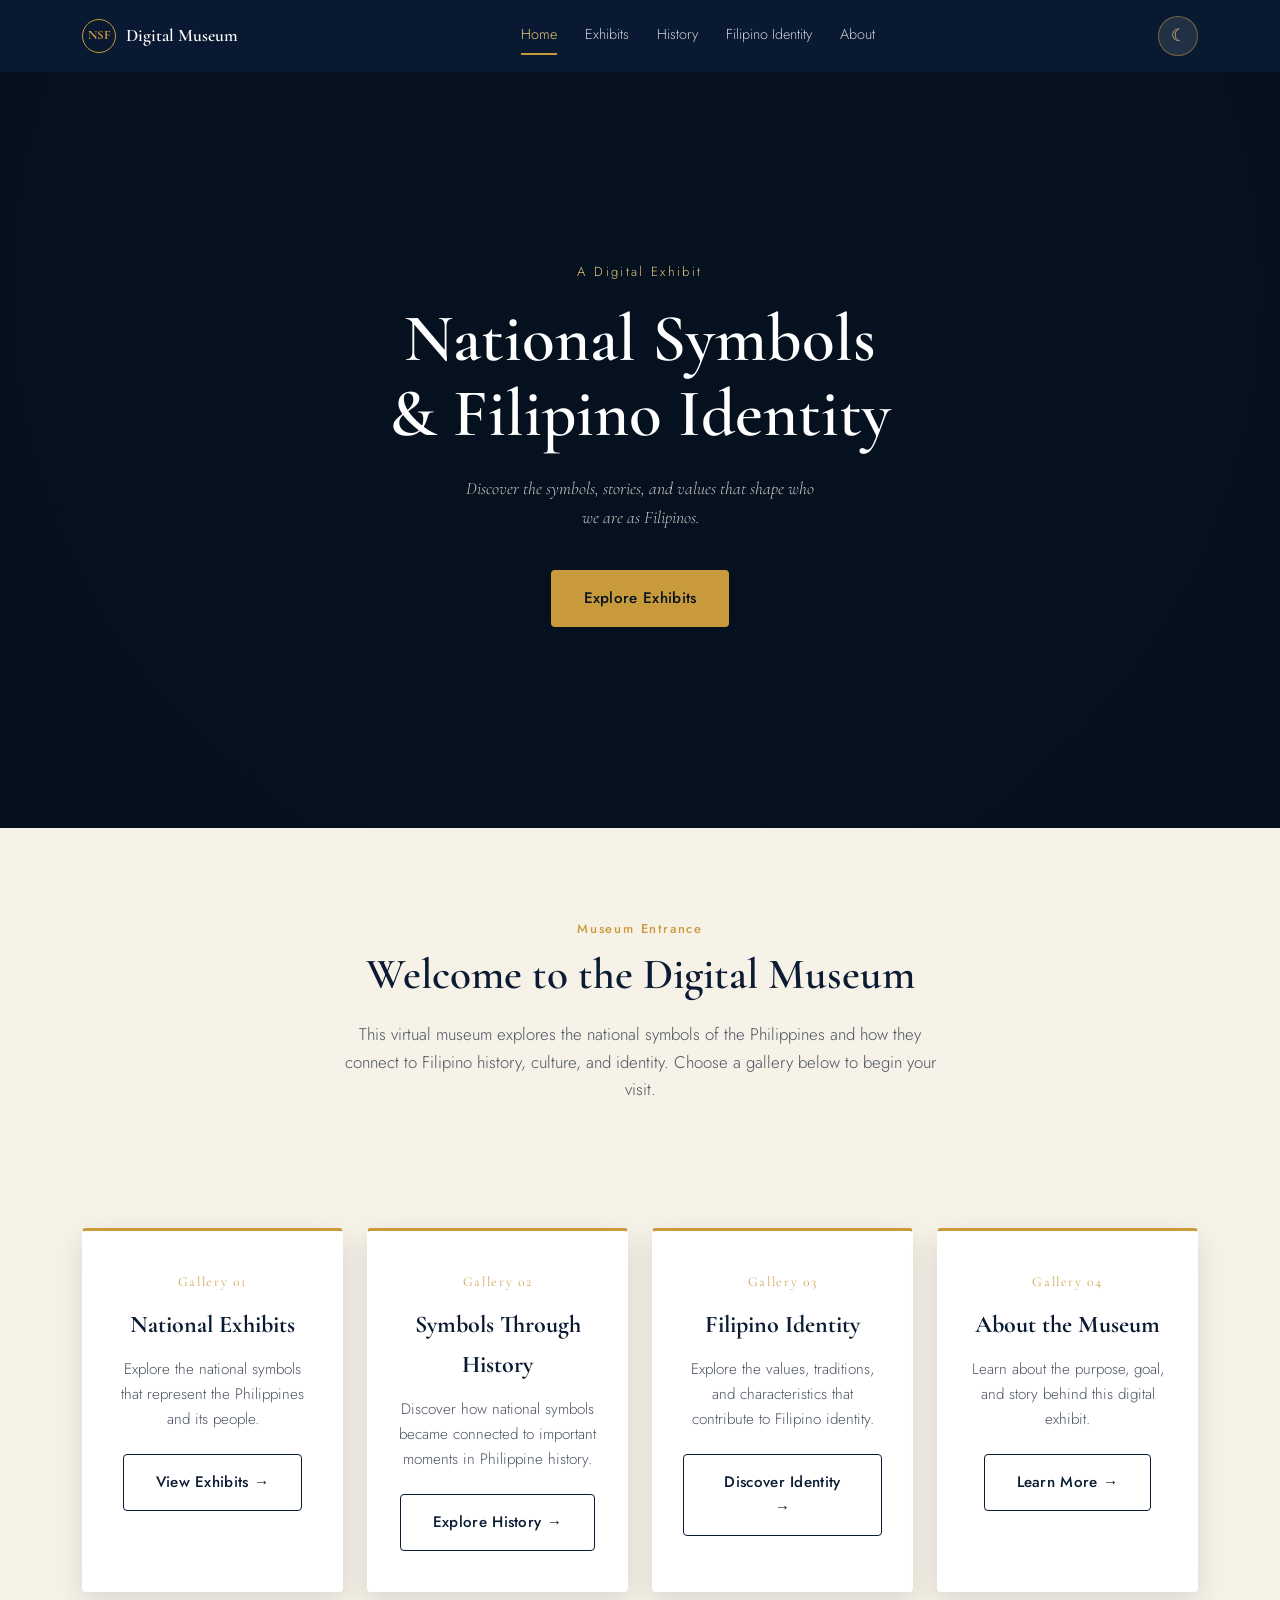
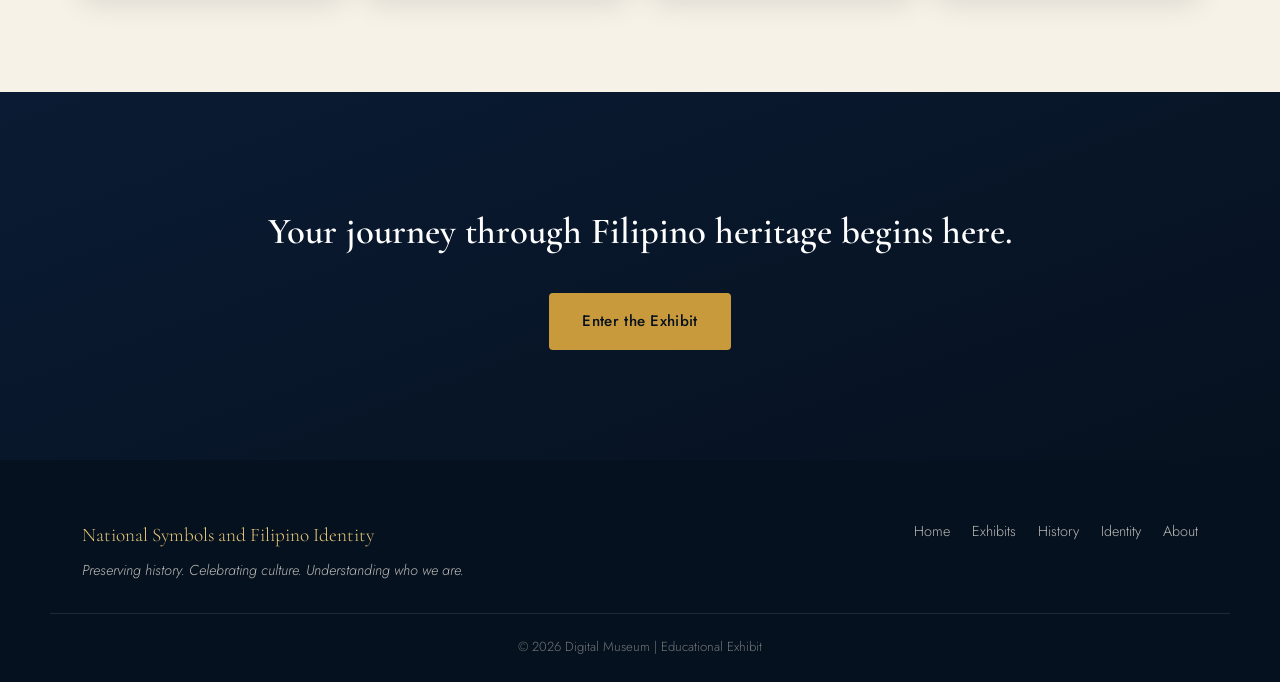
==== index.html @ f68a49ad "Add files via upload" ====
<!DOCTYPE html>
<html lang="en">
<head>
<meta charset="UTF-8">
<meta name="viewport" content="width=device-width, initial-scale=1.0">
<title>National Symbols and Filipino Identity | Digital Museum</title>
<meta name="description" content="An interactive digital exhibit exploring the national symbols of the Philippines and their connection to Filipino identity.">
<link rel="preconnect" href="https://fonts.googleapis.com">
<link rel="preconnect" href="https://fonts.gstatic.com" crossorigin>
<link href="https://fonts.googleapis.com/css2?family=Cormorant+Garamond:ital,wght@0,500;0,600;0,700;1,500&family=Jost:wght@300;400;500;600&display=swap" rel="stylesheet">
<link rel="stylesheet" href="style.css">
</head>
<body>

<header class="navbar" id="navbar">
  <div class="nav-inner">
    <a href="index.html" class="nav-brand">
      <span class="brand-mark">NSF</span>
      <span class="brand-text">Digital&nbsp;Museum</span>
    </a>
    <nav class="nav-links" id="navLinks">
      <a href="index.html" class="active" aria-current="page">Home</a>
      <a href="exhibits.html">Exhibits</a>
      <a href="history.html">History</a>
      <a href="identity.html">Filipino Identity</a>
      <a href="about.html">About</a>
    </nav>
    <div class="nav-right">
      <button class="theme-toggle" id="themeToggle" aria-label="Toggle dark mode" title="Toggle dark mode">
        <span class="icon-moon">☾</span>
        <span class="icon-sun">☀</span>
      </button>
      <button class="nav-toggle" id="navToggle" aria-label="Toggle navigation" aria-expanded="false">
        <span></span><span></span><span></span>
      </button>
    </div>
  </div>
</header>

<main>

  <!-- ===== HERO ===== -->
  <section class="hero" id="hero">
    <div class="hero-bg" id="heroBg" aria-hidden="true">
      <div class="hero-slide active" style="background-image: url('assets/bg1.jpg');"></div>
      <div class="hero-slide" style="background-image: url('assets/bg2.jpg');"></div>
      <div class="hero-slide" style="background-image: url('assets/bg3.jpg');"></div>
      <div class="hero-overlay"></div>
    </div>
    <div class="hero-content">
      <p class="hero-eyebrow">A Digital Exhibit</p>
      <h1 class="hero-title">National Symbols<br>&amp; Filipino Identity</h1>
      <p class="hero-subtitle">Discover the symbols, stories, and values that shape who we are as Filipinos.</p>
      <div class="hero-actions">
        <a href="exhibits.html" class="btn btn-primary">Explore Exhibits</a>
      </div>
    </div>
  </section>

  <!-- ===== SHORT INTRODUCTION ===== -->
  <section class="intro-short">
    <div class="container">
      <p class="section-eyebrow center">Museum Entrance</p>
      <h2 class="section-title center">Welcome to the Digital Museum</h2>
      <p class="section-body center">This virtual museum explores the national symbols of the Philippines and how they connect to Filipino history, culture, and identity. Choose a gallery below to begin your visit.</p>
    </div>
  </section>

  <!-- ===== MUSEUM GALLERIES ===== -->
  <section class="museum-galleries">
    <div class="container">
      <div class="gallery-cards">

        <article class="gallery-card reveal">
          <span class="gallery-number">Gallery 01</span>
          <h3>National Exhibits</h3>
          <p>Explore the national symbols that represent the Philippines and its people.</p>
          <a href="exhibits.html" class="btn btn-outline">View Exhibits &rarr;</a>
        </article>

        <article class="gallery-card reveal">
          <span class="gallery-number">Gallery 02</span>
          <h3>Symbols Through History</h3>
          <p>Discover how national symbols became connected to important moments in Philippine history.</p>
          <a href="history.html" class="btn btn-outline">Explore History &rarr;</a>
        </article>

        <article class="gallery-card reveal">
          <span class="gallery-number">Gallery 03</span>
          <h3>Filipino Identity</h3>
          <p>Explore the values, traditions, and characteristics that contribute to Filipino identity.</p>
          <a href="identity.html" class="btn btn-outline">Discover Identity &rarr;</a>
        </article>

        <article class="gallery-card reveal">
          <span class="gallery-number">Gallery 04</span>
          <h3>About the Museum</h3>
          <p>Learn about the purpose, goal, and story behind this digital exhibit.</p>
          <a href="about.html" class="btn btn-outline">Learn More &rarr;</a>
        </article>

      </div>
    </div>
  </section>

  <!-- ===== FINAL CALL TO ACTION ===== -->
  <section class="final-cta">
    <div class="container">
      <h2>Your journey through Filipino heritage begins here.</h2>
      <a href="exhibits.html" class="btn btn-primary">Enter the Exhibit</a>
    </div>
  </section>

</main>

<footer class="site-footer">
  <div class="container footer-grid">
    <div>
      <p class="footer-title">National Symbols and Filipino Identity</p>
      <p class="footer-tagline">Preserving history. Celebrating culture. Understanding who we are.</p>
    </div>
    <nav class="footer-links">
      <a href="index.html">Home</a>
      <a href="exhibits.html">Exhibits</a>
      <a href="history.html">History</a>
      <a href="identity.html">Identity</a>
      <a href="about.html">About</a>
    </nav>
  </div>
  <p class="footer-copy">&copy; 2026 Digital Museum | Educational Exhibit</p>
</footer>

<script src="script.js"></script>
</body>
</html>
---- style.css ----
/* =============================================================
   National Symbols and Filipino Identity — Digital Museum
   Shared stylesheet used by every page
   ============================================================= */

:root {
  --navy: #0a1b33;
  --navy-deep: #06111f;
  --ph-blue: #0038a8;
  --gold: #c99a3c;
  --gold-light: #e6c878;
  --cream: #f6f2e7;
  --cream-dim: #ece5d3;
  --red: #ce1126;
  --ink: #1c2430;
  --white: #ffffff;

  --font-display: "Cormorant Garamond", Georgia, serif;
  --font-body: "Jost", "Segoe UI", sans-serif;

  --radius: 4px;
  --shadow-soft: 0 20px 50px rgba(6, 17, 31, 0.18);
  --shadow-card: 0 10px 30px rgba(6, 17, 31, 0.12);
  --transition: 0.35s cubic-bezier(0.4, 0, 0.2, 1);
}

/* =============================================================
   LIGHT MODE (default) — cream theme
   ============================================================= */

:root {
  --bg-main: var(--cream);
  --bg-alt: var(--cream-dim);
  --bg-viewer: var(--navy-deep);
  --bg-navbar: rgba(10, 27, 51, 0.92);

  --text-main: var(--ink);
  --text-muted: #4a5261;
  --text-heading: var(--navy);

  --card-bg: var(--white);
  --card-border: transparent;
  --line-color: rgba(10,27,51,0.1);
}

/* =============================================================
   DARK MODE — navy theme
   ============================================================= */

body.dark-mode {
  --bg-main: var(--navy-deep);
  --bg-alt: var(--navy);
  --bg-viewer: var(--navy-deep);
  --bg-navbar: rgba(6, 17, 31, 0.95);

  --text-main: rgba(246,242,231,0.85);
  --text-muted: rgba(246,242,231,0.7);
  --text-heading: var(--gold-light);

  --card-bg: rgba(255,255,255,0.06);
  --card-border: rgba(201,154,60,0.25);
  --line-color: rgba(255,255,255,0.12);
}

* { margin: 0; padding: 0; box-sizing: border-box; }

html { scroll-behavior: smooth; scroll-padding-top: 90px; }

body {
  font-family: var(--font-body);
  background: var(--bg-main);
  color: var(--text-main);
  line-height: 1.65;
  font-weight: 300;
  -webkit-font-smoothing: antialiased;
  overflow-x: hidden;
  transition: background 0.4s ease, color 0.4s ease;
}

img, svg { max-width: 100%; display: block; }
a { color: inherit; text-decoration: none; }

.container { max-width: 1180px; margin: 0 auto; padding: 0 32px; }

.sr-only {
  position: absolute; width: 1px; height: 1px;
  overflow: hidden; clip: rect(0,0,0,0); white-space: nowrap;
}

@media (prefers-reduced-motion: reduce) {
  *, *::before, *::after { animation-duration: 0.001ms !important; transition-duration: 0.001ms !important; }
  html { scroll-behavior: auto; }
}

/* ---------- Page header spacer ---------- */
.page-main { padding-top: 92px; background: var(--bg-main); transition: background 0.4s ease; }

/* ---------- Typography helpers ---------- */

.section-eyebrow {
  font-size: 0.8rem; letter-spacing: 0.14em; color: var(--gold);
  font-weight: 500; margin-bottom: 10px;
}
.section-eyebrow.center { text-align: center; }
.section-eyebrow.on-dark { color: var(--gold-light); }

.section-title {
  font-family: var(--font-display); font-weight: 600;
  font-size: clamp(1.8rem, 3.4vw, 2.7rem); color: var(--text-heading);
  margin-bottom: 20px; line-height: 1.2;
  transition: color 0.4s ease;
}
.section-title.center { text-align: center; }
.section-title.on-dark { color: var(--white); }

.section-body {
  font-size: 1.05rem; color: var(--text-muted); max-width: 62ch; margin-bottom: 14px;
  transition: color 0.4s ease;
}
.section-body.center { margin-left: auto; margin-right: auto; text-align: center; }
.section-body.on-dark { color: rgba(246,242,231,0.78); }
.gallery-lead { max-width: 56ch; margin-bottom: 46px; }

.page-title-block {
  padding: 150px 0 60px; text-align: center;
  background: var(--bg-alt);
  transition: background 0.4s ease;
}
.page-title-block.compact { padding: 118px 0 0; }

/* ---------- Buttons ---------- */

.btn {
  display: inline-flex; align-items: center; gap: 8px;
  padding: 15px 32px; border-radius: var(--radius);
  font-family: var(--font-body); font-size: 0.95rem; font-weight: 500;
  letter-spacing: 0.02em; cursor: pointer; border: 1px solid transparent;
  transition: transform var(--transition), box-shadow var(--transition), background var(--transition), color var(--transition);
}
.btn-primary { background: var(--gold); color: var(--navy-deep); }
.btn-primary:hover { background: var(--gold-light); transform: translateY(-2px); box-shadow: var(--shadow-card); }
.btn-outline { background: transparent; border-color: var(--text-heading); color: var(--text-heading); }
.btn-outline:hover { background: var(--text-heading); color: var(--bg-main); }
.btn-outline.on-dark { border-color: var(--gold); color: var(--gold-light); }
.btn-outline.on-dark:hover { background: var(--gold); color: var(--navy-deep); }
.btn-ghost { background: transparent; color: var(--ph-blue); padding: 10px 4px; font-weight: 500; }
.btn-ghost:hover { color: var(--red); }
body.dark-mode .btn-ghost { color: var(--gold-light); }
body.dark-mode .btn-ghost:hover { color: var(--white); }

.hero-actions { display: flex; gap: 18px; justify-content: center; flex-wrap: wrap; }

/* ---------- Navbar ---------- */

.navbar {
  position: fixed; top: 0; left: 0; right: 0; z-index: 1000;
  background: var(--bg-navbar); backdrop-filter: blur(10px);
  transition: box-shadow var(--transition), padding var(--transition), background 0.4s ease;
  padding: 16px 0;
}
.navbar.scrolled { box-shadow: 0 4px 24px rgba(0,0,0,0.2); padding: 10px 0; }
.nav-inner {
  max-width: 1180px; margin: 0 auto; padding: 0 32px;
  display: flex; align-items: center; justify-content: space-between;
}
.nav-brand { display: flex; align-items: center; gap: 10px; }
.brand-mark {
  width: 34px; height: 34px; border: 1px solid var(--gold); border-radius: 50%;
  display: flex; align-items: center; justify-content: center;
  font-family: var(--font-display); font-weight: 700; font-size: 0.8rem; color: var(--gold);
}
.brand-text { font-family: var(--font-display); font-size: 1.1rem; font-weight: 600; color: var(--white); }
.nav-links { display: flex; align-items: center; gap: 28px; }
.nav-links a { color: rgba(255,255,255,0.8); font-size: 0.9rem; transition: color var(--transition); position: relative; padding-bottom: 3px; }
.nav-links a:hover { color: var(--gold-light); }
.nav-links a.active { color: var(--gold-light); }
.nav-links a.active::after {
  content: ""; position: absolute; left: 0; right: 0; bottom: -6px; height: 2px; background: var(--gold);
}

.nav-right { display: flex; align-items: center; gap: 12px; }

/* ---------- Theme toggle button ---------- */

.theme-toggle {
  width: 40px; height: 40px; border-radius: 50%;
  background: rgba(255,255,255,0.1);
  border: 1px solid rgba(201,154,60,0.5);
  color: var(--gold-light);
  font-size: 1.1rem; line-height: 1; cursor: pointer;
  display: flex; align-items: center; justify-content: center;
  transition: background var(--transition), border-color var(--transition), transform var(--transition);
  padding: 0;
  flex-shrink: 0;
}
.theme-toggle:hover {
  background: var(--gold);
  color: var(--navy-deep);
  border-color: var(--gold);
  transform: scale(1.05);
}
.theme-toggle .icon-sun,
.theme-toggle .icon-moon {
  display: flex; align-items: center; justify-content: center;
  font-size: 1.05rem;
  line-height: 1;
}
.theme-toggle .icon-sun { display: none; }
.theme-toggle .icon-moon { display: flex; }

body.dark-mode .theme-toggle .icon-sun { display: flex; }
body.dark-mode .theme-toggle .icon-moon { display: none; }

/* ---------- Nav toggle (mobile) ---------- */

.nav-toggle { display: none; flex-direction: column; gap: 5px; background: none; border: none; cursor: pointer; padding: 6px; }
.nav-toggle span { width: 24px; height: 2px; background: var(--white); transition: transform var(--transition), opacity var(--transition); }
.nav-toggle.open span:nth-child(1) { transform: translateY(7px) rotate(45deg); }
.nav-toggle.open span:nth-child(2) { opacity: 0; }
.nav-toggle.open span:nth-child(3) { transform: translateY(-7px) rotate(-45deg); }

/* ---------- Reveal-on-scroll ---------- */

.reveal { opacity: 0; transform: translateY(24px); transition: opacity 0.7s ease, transform 0.7s ease; }
.reveal.in-view { opacity: 1; transform: translateY(0); }

/* =============================================================
   HOME PAGE
   ============================================================= */

.hero {
  position: relative; min-height: 92vh; display: flex; align-items: center; justify-content: center;
  text-align: center; overflow: hidden; padding: 140px 24px 80px;
  background: radial-gradient(circle at 50% 20%, #12274a 0%, var(--navy) 45%, var(--navy-deep) 100%);
}
.hero-bg { position: absolute; inset: 0; overflow: hidden; background: var(--navy-deep); }
.hero-slide {
  position: absolute; inset: 0;
  background-size: cover; background-position: center;
  opacity: 0;
  animation: heroKenBurns 18s ease-in-out infinite;
  transition: opacity 2s ease-in-out;
}
.hero-slide.active { opacity: 1; z-index: 1; }
@keyframes heroKenBurns {
  0% { transform: scale(1); }
  50% { transform: scale(1.1); }
  100% { transform: scale(1); }
}
.hero-overlay {
  position: absolute; inset: 0; z-index: 2;
  background:
    linear-gradient(180deg, rgba(6,17,31,0.55) 0%, rgba(6,17,31,0.75) 55%, rgba(6,17,31,0.92) 100%),
    radial-gradient(circle at 50% 35%, rgba(10,27,51,0.15) 0%, rgba(6,17,31,0.65) 75%);
}
.hero-content { position: relative; z-index: 2; max-width: 780px; }
.hero-eyebrow { color: var(--gold-light); letter-spacing: 0.18em; font-size: 0.82rem; margin-bottom: 18px; }
.hero-title {
  font-family: var(--font-display); font-weight: 600; font-size: clamp(2.4rem, 6vw, 4.2rem);
  color: var(--white); line-height: 1.12; margin-bottom: 22px;
}
.hero-subtitle {
  font-size: 1.1rem; color: rgba(246,242,231,0.82); max-width: 46ch; margin: 0 auto 38px;
  font-style: italic; font-family: var(--font-display);
}

.intro-short { padding: 90px 0; background: var(--bg-main); text-align: center; transition: background 0.4s ease; }
.intro-short .section-body { margin-left: auto; margin-right: auto; }

.museum-galleries { padding: 20px 0 100px; background: var(--bg-main); transition: background 0.4s ease; }
.gallery-cards { display: grid; grid-template-columns: repeat(4, 1fr); gap: 24px; }
.gallery-card {
  background: var(--card-bg); border-radius: var(--radius); padding: 40px 30px;
  box-shadow: var(--shadow-card); text-align: center; border-top: 3px solid var(--gold);
  border-left: 1px solid var(--card-border);
  border-right: 1px solid var(--card-border);
  border-bottom: 1px solid var(--card-border);
  transition: transform var(--transition), box-shadow var(--transition), background 0.4s ease;
}
.gallery-card:hover { transform: translateY(-8px); box-shadow: var(--shadow-soft); }
.gallery-number { font-family: var(--font-display); color: var(--gold); font-size: 0.85rem; letter-spacing: 0.12em; margin-bottom: 12px; display: block; }
.gallery-card h3 { font-family: var(--font-display); color: var(--text-heading); font-size: 1.5rem; margin-bottom: 12px; transition: color 0.4s ease; }
.gallery-card p { color: var(--text-muted); font-size: 0.95rem; margin-bottom: 22px; min-height: 66px; transition: color 0.4s ease; }

.final-cta {
  padding: 110px 0; text-align: center;
  background: linear-gradient(160deg, var(--navy) 0%, var(--navy-deep) 100%);
}
.final-cta h2 { font-family: var(--font-display); color: var(--white); font-size: clamp(1.6rem, 3vw, 2.3rem); margin-bottom: 30px; font-weight: 600; }

/* =============================================================
   EXHIBITS PAGE — CATEGORY SELECTION
   ============================================================= */

.category-select { padding-bottom: 90px; background: var(--bg-main); transition: background 0.4s ease; }
.category-select[hidden] { display: none; }
.category-select .page-title-block { background: var(--bg-main); }

.category-grid {
  display: grid;
  grid-template-columns: 1fr 1fr;
  gap: 28px;
  max-width: 900px;
  margin: 0 auto;
}

.category-card {
  background: var(--card-bg);
  border: 1px solid var(--card-border);
  border-top: 4px solid var(--gold);
  border-radius: var(--radius);
  padding: 40px 34px;
  box-shadow: var(--shadow-card);
  text-align: left;
  cursor: pointer;
  font-family: var(--font-body);
  color: var(--text-main);
  transition: transform var(--transition), box-shadow var(--transition), background 0.4s ease, border-color 0.4s ease;
}

.category-card:hover,
.category-card:focus-visible {
  transform: translateY(-6px);
  box-shadow: var(--shadow-soft);
  outline: none;
}

.category-card.popular { border-top-color: var(--ph-blue); }

.category-badge {
  display: inline-block;
  font-size: 0.72rem;
  letter-spacing: 0.14em;
  text-transform: uppercase;
  font-weight: 600;
  color: var(--gold);
  background: rgba(201, 154, 60, 0.12);
  padding: 5px 12px;
  border-radius: 999px;
  margin-bottom: 16px;
}

.category-badge.popular-badge {
  color: var(--ph-blue);
  background: rgba(0, 56, 168, 0.1);
}

.category-card h3 {
  font-family: var(--font-display);
  font-size: 1.6rem;
  color: var(--text-heading);
  margin-bottom: 12px;
  font-weight: 600;
  transition: color 0.4s ease;
}

.category-card p {
  font-size: 0.95rem;
  color: var(--text-muted);
  margin-bottom: 22px;
  line-height: 1.7;
  transition: color 0.4s ease;
}

.category-cta {
  font-size: 0.88rem;
  font-weight: 500;
  color: var(--ph-blue);
  display: inline-flex;
  align-items: center;
  gap: 6px;
  transition: color 0.4s ease;
}

body.dark-mode .category-cta { color: var(--gold-light); }
.category-card.popular .category-cta { color: var(--ph-blue); }
body.dark-mode .category-card.popular .category-cta { color: var(--gold-light); }
.category-card.official .category-cta { color: var(--gold); }

/* =============================================================
   EXHIBITS PAGE — IMMERSIVE VIEWER (always dark)
   ============================================================= */

.gallery { padding: 0; background: var(--navy-deep); }
.gallery[hidden] { display: none; }

.viewer-stage {
  position: relative; width: 100%; height: 88vh; min-height: 560px; max-height: 860px;
  overflow: hidden; background: var(--navy-deep);
  margin: 0; padding: 0; display: block;
}
.viewer-backdrop {
  position: absolute; inset: 0; display: flex; align-items: center; justify-content: center;
  background: radial-gradient(circle at 62% 38%, #172c52 0%, var(--navy-deep) 72%);
  transition: opacity 0.4s ease;
}
.viewer-backdrop::after {
  content: ""; position: absolute; inset: 0; z-index: 2; pointer-events: none;
  background: linear-gradient(0deg, rgba(6,17,31,0.8) 0%, rgba(6,17,31,0.25) 42%, rgba(6,17,31,0.05) 65%);
}
.viewer-backdrop .flag-art { width: 44%; max-width: 460px; }
.viewer-backdrop .eagle-art,
.viewer-backdrop .flower-art,
.viewer-backdrop .tree-art,
.viewer-backdrop .symbol-art { width: 38%; max-width: 360px; filter: drop-shadow(0 30px 46px rgba(0,0,0,0.45)); }
.viewer-backdrop .symbol-emoji {
  font-size: 10rem;
  line-height: 1;
  filter: drop-shadow(0 30px 46px rgba(0,0,0,0.5));
}

.viewer-arrow {
  position: absolute; top: 50%; transform: translateY(-50%);
  width: 50px; height: 50px; border-radius: 50%;
  background: rgba(6,17,31,0.5); border: 1px solid rgba(255,255,255,0.25); color: var(--white);
  font-size: 1.7rem; line-height: 1; cursor: pointer;
  display: flex; align-items: center; justify-content: center;
  transition: background var(--transition), border-color var(--transition);
  z-index: 5;
}
.viewer-arrow:hover { background: var(--gold); color: var(--navy-deep); border-color: var(--gold); }
.viewer-arrow.prev { left: 26px; }
.viewer-arrow.next { right: 26px; }

.viewer-caption {
  position: absolute; left: 40px; bottom: 44px; max-width: 480px; z-index: 4; color: var(--white);
}
.viewer-collection-label {
  font-size: 0.75rem; letter-spacing: 0.16em; text-transform: uppercase;
  color: var(--gold-light); margin-bottom: 10px; font-weight: 500;
}
.viewer-caption h2 { font-family: var(--font-display); font-size: 2rem; font-weight: 600; margin-bottom: 12px; text-shadow: 0 2px 16px rgba(0,0,0,0.5); }
.viewer-caption p#viewerDesc { font-size: 0.98rem; color: rgba(246,242,231,0.9); margin-bottom: 22px; text-shadow: 0 1px 10px rgba(0,0,0,0.5); }

.viewer-actions { display: flex; gap: 12px; flex-wrap: wrap; }
.viewer-actions .btn { padding: 13px 26px; font-size: 0.9rem; }

.viewer-scroll-cue {
  position: absolute; bottom: 18px; left: 50%; transform: translateX(-50%);
  color: rgba(255,255,255,0.55); font-size: 1.3rem; animation: viewerBounce 2s ease-in-out infinite; z-index: 3;
}
@keyframes viewerBounce { 0%, 100% { transform: translate(-50%, 0); } 50% { transform: translate(-50%, 6px); } }

/* ---------- Symbol art ---------- */

.flag-art { width: 55%; aspect-ratio: 2/1; position: relative; transition: transform var(--transition); }
.flag-white { position: absolute; inset: 0; background: var(--white); clip-path: polygon(0 0, 40% 50%, 0 100%); }
.flag-blue { position: absolute; inset: 0; background: var(--ph-blue); clip-path: polygon(38% 0, 100% 0, 100% 50%, 38% 50%); }
.flag-red { position: absolute; inset: 0; background: var(--red); clip-path: polygon(38% 50%, 100% 50%, 100% 100%, 38% 100%); }
.flag-sun { position: absolute; left: 8%; top: 50%; width: 16%; aspect-ratio: 1/1; transform: translateY(-50%);
  background: repeating-conic-gradient(var(--gold) 0deg 22.5deg, #b8860b 22.5deg 45deg); border-radius: 50%; }

.eagle-art, .flower-art, .tree-art { width: 52%; transition: transform var(--transition); }
.eagle-ring { fill: none; stroke: var(--gold); stroke-width: 1; opacity: 0.4; }
.eagle-body { fill: var(--gold-light); }
.petals { fill: var(--cream); }
.flower-center { fill: var(--gold); }
.tree-trunk { fill: #8a5a2b; }
.tree-canopy { fill: #3f7a4f; }
.tree-canopy.soft { fill: #4d8f5c; opacity: 0.9; }

/* ---------- Exhibit modal ---------- */

.modal-overlay {
  position: fixed; inset: 0; background: rgba(6,17,31,0.72);
  display: flex; align-items: center; justify-content: center; padding: 30px;
  opacity: 0; visibility: hidden; transition: opacity var(--transition), visibility var(--transition);
  z-index: 2000;
}
.modal-overlay.active { opacity: 1; visibility: visible; }
.modal-panel {
  background: var(--white); max-width: 860px; width: 100%; max-height: 86vh; overflow-y: auto;
  border-radius: var(--radius); display: grid; grid-template-columns: 0.9fr 1.1fr;
  position: relative; transform: scale(0.94) translateY(10px); transition: transform var(--transition);
  box-shadow: 0 30px 80px rgba(0,0,0,0.4);
}
.modal-overlay.active .modal-panel { transform: scale(1) translateY(0); }
.modal-media {
  background: linear-gradient(160deg, var(--navy) 0%, var(--navy-deep) 100%);
  display: flex; align-items: center; justify-content: center; padding: 40px; min-height: 260px;
  overflow: hidden; position: relative;
}
.modal-media svg, .modal-media .flag-art { width: 65%; }
.modal-media .symbol-emoji { font-size: 5rem; line-height: 1; }
.modal-content { padding: 40px 36px; }
.modal-category { color: var(--gold); font-size: 0.8rem; letter-spacing: 0.1em; margin-bottom: 6px; font-weight: 500; }
.modal-content h3 { font-family: var(--font-display); font-size: 1.9rem; color: var(--navy); margin-bottom: 14px; }
.modal-block { margin-bottom: 16px; }
.modal-block h4 { font-size: 0.82rem; letter-spacing: 0.06em; color: var(--ph-blue); margin-bottom: 5px; text-transform: uppercase; font-weight: 500; }
.modal-block p { font-size: 0.95rem; color: #3b4452; }
.modal-close {
  position: absolute; top: 16px; right: 16px; width: 36px; height: 36px; border-radius: 50%;
  border: none; background: rgba(6,17,31,0.5); color: var(--white); font-size: 1.4rem; line-height: 1;
  cursor: pointer; z-index: 5; display: flex; align-items: center; justify-content: center;
  transition: background var(--transition);
}
.modal-close:hover { background: var(--red); }
.modal-close-btn { margin-top: 8px; }

.modal-status {
  display: inline-block;
  font-size: 0.72rem;
  letter-spacing: 0.12em;
  text-transform: uppercase;
  font-weight: 600;
  padding: 5px 14px;
  border-radius: 999px;
  margin-bottom: 16px;
}
.modal-status.official { color: var(--gold); background: rgba(201, 154, 60, 0.12); }
.modal-status.popular { color: var(--ph-blue); background: rgba(0, 56, 168, 0.1); }

/* =============================================================
   EXHIBIT PHOTOS (JPG support)
   ============================================================= */

.exhibit-photo {
  width: 100%;
  height: 100%;
  object-fit: cover;
  display: block;
}

.viewer-backdrop .exhibit-photo {
  position: absolute;
  inset: 0;
  width: 100%;
  height: 100%;
  object-fit: cover;
  z-index: 1;
}

.modal-media .exhibit-photo {
  position: absolute;
  inset: 0;
  width: 100%;
  height: 100%;
  object-fit: cover;
}

.media-fallback {
  width: 100%;
  height: 100%;
  display: flex;
  align-items: center;
  justify-content: center;
}

.viewer-backdrop .media-fallback {
  position: absolute;
  inset: 0;
  background: radial-gradient(circle at 62% 38%, #172c52 0%, var(--navy-deep) 72%);
  z-index: 1;
}

.modal-media .media-fallback {
  position: absolute;
  inset: 0;
  width: 100%;
  height: 100%;
  display: flex;
  align-items: center;
  justify-content: center;
}

/* =============================================================
   HISTORY PAGE — VERTICAL ALTERNATING TIMELINE
   ============================================================= */

.history-timeline-section {
  padding: 40px 0 110px;
  background: var(--bg-main);
  transition: background 0.4s ease;
}

.history-timeline {
  position: relative;
  max-width: 1100px;
  margin: 0 auto;
  padding: 20px 0;
}

.history-line {
  position: absolute;
  top: 0;
  bottom: 0;
  left: 50%;
  transform: translateX(-50%);
  width: 2px;
  background: linear-gradient(
    to bottom,
    transparent 0%,
    var(--gold) 8%,
    var(--gold) 92%,
    transparent 100%
  );
  z-index: 1;
}

.history-item {
  position: relative;
  display: flex;
  align-items: flex-start;
  margin-bottom: 70px;
  z-index: 2;
}

.history-item:last-child {
  margin-bottom: 0;
}

.history-item:nth-child(odd) {
  flex-direction: row;
  justify-content: flex-start;
}

.history-item:nth-child(odd) .history-card {
  margin-right: auto;
  padding-right: 60px;
}

.history-item:nth-child(odd) .history-marker {
  order: 2;
  margin-left: auto;
  margin-right: auto;
}

.history-item:nth-child(even) {
  flex-direction: row-reverse;
  justify-content: flex-start;
}

.history-item:nth-child(even) .history-card {
  margin-left: auto;
  padding-left: 60px;
}

.history-item:nth-child(even) .history-marker {
  order: 2;
  margin-left: auto;
  margin-right: auto;
}

.history-marker {
  position: absolute;
  left: 50%;
  top: 20px;
  transform: translateX(-50%);
  z-index: 3;
  display: flex;
  align-items: center;
  justify-content: center;
  width: 80px;
  height: 80px;
  border-radius: 50%;
  background: var(--bg-main);
  border: 2px solid var(--gold);
  box-shadow: 0 0 0 6px var(--bg-main), 0 0 0 7px var(--gold);
  transition: background 0.4s ease, box-shadow 0.4s ease;
}

.history-year {
  font-family: var(--font-display);
  font-weight: 700;
  font-size: 1.1rem;
  color: var(--gold);
  letter-spacing: 0.02em;
  transition: color 0.4s ease;
}

body.dark-mode .history-marker {
  background: var(--navy-deep);
  box-shadow: 0 0 0 6px var(--navy-deep), 0 0 0 7px var(--gold);
}

body.dark-mode .history-year {
  color: var(--gold-light);
}

.history-card {
  width: calc(50% - 60px);
  background: var(--card-bg);
  border: 1px solid var(--card-border);
  border-radius: 6px;
  box-shadow: var(--shadow-card);
  overflow: hidden;
  transition: transform var(--transition), box-shadow var(--transition), background 0.4s ease, border-color 0.4s ease;
}

.history-card:hover {
  transform: translateY(-4px);
  box-shadow: var(--shadow-soft);
}

.history-card-inner {
  display: flex;
  flex-direction: column;
}

.history-media {
  position: relative;
  width: 100%;
  aspect-ratio: 16 / 9;
  overflow: hidden;
  background: linear-gradient(135deg, var(--navy) 0%, var(--navy-deep) 100%);
  display: flex;
  align-items: center;
  justify-content: center;
}

.history-photo {
  width: 100%;
  height: 100%;
  object-fit: cover;
  display: block;
}

.history-media-fallback {
  font-size: 4rem;
  line-height: 1;
  display: none;
  align-items: center;
  justify-content: center;
  filter: drop-shadow(0 8px 16px rgba(0,0,0,0.4));
}

.history-media.no-image .history-media-fallback {
  display: flex;
}

.history-content {
  padding: 24px 26px 26px;
}

.history-event-label {
  font-family: var(--font-display);
  font-size: 0.72rem;
  letter-spacing: 0.16em;
  text-transform: uppercase;
  color: var(--gold);
  font-weight: 600;
  margin-bottom: 6px;
  transition: color 0.4s ease;
}

.history-content h3 {
  font-family: var(--font-display);
  font-size: 1.5rem;
  font-weight: 600;
  color: var(--text-heading);
  margin-bottom: 10px;
  line-height: 1.25;
  transition: color 0.4s ease;
}

.history-summary {
  font-size: 0.95rem;
  color: var(--text-muted);
  line-height: 1.65;
  margin-bottom: 16px;
  transition: color 0.4s ease;
}

.history-toggle {
  display: inline-flex;
  align-items: center;
  gap: 8px;
  background: transparent;
  border: 1px solid var(--line-color);
  color: var(--text-main);
  font-family: var(--font-body);
  font-size: 0.82rem;
  font-weight: 500;
  letter-spacing: 0.04em;
  padding: 9px 18px;
  border-radius: var(--radius);
  cursor: pointer;
  transition: all var(--transition);
}

.history-toggle:hover {
  border-color: var(--gold);
  color: var(--gold);
}

.history-toggle-icon {
  font-size: 1.1rem;
  line-height: 1;
  transition: transform var(--transition);
}

.history-toggle[aria-expanded="true"] .history-toggle-icon {
  transform: rotate(45deg);
}

.history-toggle-text {
  font-size: 0.82rem;
}

.history-toggle[aria-expanded="true"] .history-toggle-text {
  font-size: 0;
}

.history-toggle[aria-expanded="true"] .history-toggle-text::before {
  content: "Show Less";
  font-size: 0.82rem;
}

.history-detail {
  max-height: 0;
  overflow: hidden;
  opacity: 0;
  margin-top: 0;
  transition: max-height 0.5s ease, opacity 0.4s ease, margin-top 0.4s ease;
}

.history-item[data-open="true"] .history-detail {
  max-height: 1400px;
  opacity: 1;
  margin-top: 20px;
}

.history-detail p {
  font-size: 0.92rem;
  color: var(--text-muted);
  line-height: 1.75;
  margin-bottom: 14px;
  transition: color 0.4s ease;
}

.history-detail p:last-child {
  margin-bottom: 0;
}

.history-connection {
  margin-top: 18px;
  padding: 16px 18px;
  background: rgba(201, 154, 60, 0.06);
  border-left: 3px solid var(--gold);
  border-radius: 0 var(--radius) var(--radius) 0;
  transition: background 0.4s ease;
}

body.dark-mode .history-connection {
  background: rgba(201, 154, 60, 0.08);
}

.history-connection h4 {
  font-size: 0.75rem;
  letter-spacing: 0.1em;
  text-transform: uppercase;
  color: var(--gold);
  font-weight: 600;
  margin-bottom: 6px;
  transition: color 0.4s ease;
}

.history-connection p {
  font-size: 0.9rem;
  color: var(--text-muted);
  line-height: 1.7;
  margin-bottom: 0;
  transition: color 0.4s ease;
}

.history-item[data-open="true"] .history-marker {
  border-color: var(--gold);
  box-shadow: 0 0 0 6px var(--bg-main), 0 0 0 7px var(--gold), 0 0 20px rgba(201, 154, 60, 0.3);
}

body.dark-mode .history-item[data-open="true"] .history-marker {
  box-shadow: 0 0 0 6px var(--navy-deep), 0 0 0 7px var(--gold), 0 0 20px rgba(201, 154, 60, 0.4);
}

/* =============================================================
   IDENTITY PAGE — MUSEUM GALLERY WALL
   ============================================================= */

.identity-gallery {
  padding: 20px 0 100px;
  background: var(--bg-main);
  transition: background 0.4s ease;
}

.identity-wall {
  display: grid;
  grid-template-columns: repeat(3, 1fr);
  gap: 30px;
}

.identity-frame {
  background: var(--card-bg);
  border: 1px solid var(--card-border);
  border-radius: 6px;
  overflow: hidden;
  box-shadow: var(--shadow-card);
  cursor: pointer;
  display: flex;
  flex-direction: column;
  transition: transform var(--transition), box-shadow var(--transition), background 0.4s ease, border-color 0.4s ease;
}

.identity-frame:hover,
.identity-frame:focus-visible {
  transform: translateY(-8px);
  box-shadow: var(--shadow-soft);
  outline: none;
  border-color: rgba(201, 154, 60, 0.5);
}

.identity-frame-media {
  position: relative;
  width: 100%;
  aspect-ratio: 4 / 3;
  overflow: hidden;
  background: radial-gradient(circle at 50% 40%, #17325c 0%, var(--navy-deep) 100%);
  display: flex;
  align-items: center;
  justify-content: center;
}

.identity-photo {
  width: 100%;
  height: 100%;
  object-fit: cover;
  display: block;
  transition: transform 0.6s ease;
}

.identity-frame:hover .identity-photo {
  transform: scale(1.06);
}

.identity-frame-fallback {
  font-size: 4rem;
  line-height: 1;
  display: none;
  align-items: center;
  justify-content: center;
  filter: drop-shadow(0 12px 24px rgba(0,0,0,0.4));
  transition: transform var(--transition);
}

.identity-frame:hover .identity-frame-fallback {
  transform: scale(1.1);
}

.identity-frame-band {
  background: var(--gold);
  padding: 14px 20px;
  text-align: center;
  transition: background 0.4s ease;
}

.identity-frame-band h4 {
  font-family: var(--font-display);
  color: var(--navy-deep);
  font-size: 1.15rem;
  font-weight: 600;
  letter-spacing: 0.01em;
  margin: 0;
}

.identity-frame-body {
  padding: 20px 22px 24px;
  flex: 1;
  display: flex;
  flex-direction: column;
  gap: 16px;
}

.identity-frame-body p {
  font-size: 0.9rem;
  color: var(--text-muted);
  line-height: 1.65;
  margin: 0;
  flex: 1;
  transition: color 0.4s ease;
}

.identity-frame-btn {
  align-self: flex-start;
  padding: 9px 20px;
  font-size: 0.82rem;
  margin-top: auto;
}

/* =============================================================
   IDENTITY MODAL
   ============================================================= */

.identity-modal-panel {
  max-width: 640px;
  grid-template-columns: 0.8fr 1.2fr;
}

.identity-modal-panel .modal-media {
  min-height: 260px;
  padding: 0;
  position: relative;
  overflow: hidden;
}

.identity-modal-panel .modal-media .identity-photo {
  position: absolute;
  inset: 0;
  width: 100%;
  height: 100%;
  object-fit: cover;
}

.identity-modal-panel .modal-media .identity-frame-fallback {
  font-size: 5rem;
  display: none;
  align-items: center;
  justify-content: center;
  width: 100%;
  height: 100%;
}

.identity-modal-panel .modal-content {
  padding: 36px 34px 36px;
}

.identity-modal-panel .modal-category {
  color: var(--gold);
  font-size: 0.78rem;
  letter-spacing: 0.14em;
  text-transform: uppercase;
  margin-bottom: 6px;
  font-weight: 600;
}

.identity-modal-panel h3 {
  font-family: var(--font-display);
  font-size: 1.9rem;
  color: var(--navy);
  margin-bottom: 18px;
  font-weight: 600;
}

.identity-modal-panel .modal-block p {
  font-size: 0.95rem;
  color: #3b4452;
  line-height: 1.75;
}

/* =============================================================
   REFLECTION
   ============================================================= */

.reflection { padding: 100px 0 20px; background: var(--bg-main); text-align: center; transition: background 0.4s ease; }
.reflection-inner { max-width: 640px; }
.reflection-form { display: flex; flex-direction: column; gap: 16px; align-items: center; }
.reflection-form textarea {
  width: 100%; padding: 18px; border-radius: var(--radius); border: 1px solid rgba(201,154,60,0.4);
  background: rgba(255,255,255,0.06); color: var(--text-main); font-family: var(--font-body); font-size: 1rem; resize: vertical;
  transition: color 0.4s ease, background 0.4s ease, border-color 0.4s ease;
}
body:not(.dark-mode) .reflection-form textarea {
  background: var(--white);
  color: var(--ink);
  border-color: rgba(201,154,60,0.5);
}
body:not(.dark-mode) .reflection-form textarea::placeholder { color: rgba(28,36,48,0.45); }
body.dark-mode .reflection-form textarea::placeholder { color: rgba(246,242,231,0.5); }
.reflection-form textarea:focus { outline: 2px solid var(--gold); }
.reflection-thanks { margin-top: 22px; display: none; color: var(--gold-light); font-family: var(--font-display); font-style: italic; font-size: 1.1rem; }
.reflection-thanks.show { display: block; }

/* =============================================================
   ABOUT PAGE
   ============================================================= */

.about { padding: 20px 0 110px; background: var(--bg-main); transition: background 0.4s ease; }
.about-grid { display: grid; grid-template-columns: 1fr 1fr; gap: 60px; align-items: start; }
.about-cards { display: grid; gap: 20px; }
.about-card {
  background: var(--card-bg); border: 1px solid var(--card-border);
  border-left: 3px solid var(--gold);
  padding: 24px 26px; box-shadow: var(--shadow-card); border-radius: var(--radius);
  transition: background 0.4s ease, border-color 0.4s ease;
}
.about-card h4 { font-family: var(--font-display); color: var(--text-heading); font-size: 1.15rem; margin-bottom: 8px; transition: color 0.4s ease; }
.about-card p { font-size: 0.92rem; color: var(--text-muted); transition: color 0.4s ease; }
.about-project { margin-top: 46px; padding-top: 40px; border-top: 1px solid var(--line-color); transition: border-color 0.4s ease; }

/* =============================================================
   ABOUT PAGE — SOURCES & REFERENCES
   ============================================================= */

.sources-section {
  margin-top: 70px;
  padding-top: 60px;
  border-top: 1px solid var(--line-color);
  transition: border-color 0.4s ease;
}

.sources-header {
  text-align: center;
  max-width: 720px;
  margin: 0 auto 50px;
}

.sources-title {
  font-family: var(--font-display);
  font-weight: 600;
  font-size: clamp(1.6rem, 3vw, 2.2rem);
  color: var(--text-heading);
  margin-bottom: 16px;
  line-height: 1.2;
  transition: color 0.4s ease;
}

.sources-intro {
  font-size: 0.98rem;
  color: var(--text-muted);
  line-height: 1.7;
  transition: color 0.4s ease;
}

.sources-grid {
  display: grid;
  grid-template-columns: repeat(2, 1fr);
  gap: 24px;
  margin-bottom: 50px;
}

.sources-card {
  background: var(--card-bg);
  border: 1px solid var(--card-border);
  border-radius: 6px;
  padding: 28px 28px 26px;
  box-shadow: var(--shadow-card);
  transition: transform var(--transition), box-shadow var(--transition), background 0.4s ease, border-color 0.4s ease;
}

.sources-card:hover {
  transform: translateY(-4px);
  box-shadow: var(--shadow-soft);
}

.sources-card-header {
  display: flex;
  align-items: center;
  gap: 14px;
  margin-bottom: 20px;
  padding-bottom: 16px;
  border-bottom: 1px solid var(--line-color);
  transition: border-color 0.4s ease;
}

.sources-card-icon {
  font-size: 1.6rem;
  line-height: 1;
  flex-shrink: 0;
}

.sources-card h3 {
  font-family: var(--font-display);
  font-size: 1.2rem;
  font-weight: 600;
  color: var(--text-heading);
  margin: 0;
  line-height: 1.3;
  transition: color 0.4s ease;
}

.sources-list {
  list-style: none;
  padding: 0;
  margin: 0;
  display: flex;
  flex-direction: column;
  gap: 14px;
}

.sources-list li {
  display: flex;
  flex-direction: column;
  gap: 3px;
  padding-left: 16px;
  position: relative;
}

.sources-list li::before {
  content: "";
  position: absolute;
  left: 0;
  top: 8px;
  width: 6px;
  height: 6px;
  border-radius: 50%;
  background: var(--gold);
  transition: background 0.4s ease;
}

.source-name {
  font-size: 0.92rem;
  font-weight: 500;
  color: var(--text-main);
  line-height: 1.45;
  transition: color 0.4s ease;
}

.source-desc {
  font-size: 0.82rem;
  color: var(--text-muted);
  line-height: 1.55;
  transition: color 0.4s ease;
}

.sources-links {
  background: rgba(201, 154, 60, 0.06);
  border: 1px solid rgba(201, 154, 60, 0.2);
  border-radius: 6px;
  padding: 30px 32px 32px;
  transition: background 0.4s ease, border-color 0.4s ease;
}

body.dark-mode .sources-links {
  background: rgba(201, 154, 60, 0.08);
}

.sources-links-title {
  font-family: var(--font-display);
  font-size: 1.05rem;
  font-weight: 600;
  color: var(--gold);
  letter-spacing: 0.06em;
  text-transform: uppercase;
  margin-bottom: 20px;
  text-align: center;
  transition: color 0.4s ease;
}

.sources-links-grid {
  display: grid;
  grid-template-columns: repeat(5, 1fr);
  gap: 14px;
}

.source-link {
  display: flex;
  flex-direction: column;
  gap: 4px;
  padding: 14px 16px;
  background: var(--card-bg);
  border: 1px solid var(--card-border);
  border-radius: var(--radius);
  text-align: center;
  transition: transform var(--transition), border-color var(--transition), box-shadow var(--transition), background 0.4s ease;
}

.source-link:hover {
  transform: translateY(-3px);
  border-color: var(--gold);
  box-shadow: 0 6px 18px rgba(201, 154, 60, 0.15);
}

.source-link-name {
  font-size: 0.82rem;
  font-weight: 600;
  color: var(--text-heading);
  transition: color 0.4s ease;
}

.source-link-url {
  font-size: 0.7rem;
  color: var(--text-muted);
  letter-spacing: 0.02em;
  transition: color 0.4s ease;
}

/* =============================================================
   JOURNEY NAV
   ============================================================= */

.journey-nav {
  display: flex; justify-content: space-between; align-items: center; gap: 20px; flex-wrap: wrap;
  padding: 34px 0; margin-top: 10px; border-top: 1px solid var(--line-color);
  transition: border-color 0.4s ease, background 0.4s ease;
}
.journey-link {
  font-size: 0.92rem; font-weight: 500; color: var(--ph-blue); display: inline-flex; align-items: center; gap: 8px;
  transition: color var(--transition), transform var(--transition);
}
.journey-link:hover { color: var(--red); transform: translateX(2px); }
.journey-link.next:hover { transform: translateX(4px); }
body.dark-mode .journey-link { color: var(--gold-light); }
body.dark-mode .journey-link:hover { color: var(--white); }

.gallery .journey-nav {
  background: var(--navy-deep);
  border-top-color: rgba(255,255,255,0.12);
}
.gallery .journey-link { color: var(--gold-light); }
.gallery .journey-link:hover { color: var(--white); }

/* =============================================================
   FOOTER
   ============================================================= */

.site-footer { background: var(--navy-deep); color: rgba(246,242,231,0.75); padding: 60px 0 24px; }
.footer-grid {
  display: flex; justify-content: space-between; align-items: flex-start; flex-wrap: wrap; gap: 24px;
  padding-bottom: 30px; border-bottom: 1px solid rgba(255,255,255,0.1);
}
.footer-title { font-family: var(--font-display); color: var(--gold-light); font-size: 1.2rem; margin-bottom: 8px; }
.footer-tagline { font-size: 0.9rem; font-style: italic; }
.footer-links { display: flex; gap: 22px; flex-wrap: wrap; }
.footer-links a { font-size: 0.9rem; transition: color var(--transition); }
.footer-links a:hover { color: var(--gold-light); }
.footer-copy { text-align: center; font-size: 0.82rem; margin-top: 22px; opacity: 0.6; }

/* =============================================================
   Responsive
   ============================================================= */

@media (max-width: 960px) {
  .gallery-cards { grid-template-columns: repeat(2, 1fr); }
  .about-grid { grid-template-columns: 1fr; gap: 40px; }
  .modal-panel { grid-template-columns: 1fr; }
  .modal-media { min-height: 220px; }

  .viewer-caption { left: 24px; right: 24px; bottom: 24px; max-width: none; }
  .viewer-backdrop .eagle-art, .viewer-backdrop .flower-art, .viewer-backdrop .tree-art, .viewer-backdrop .symbol-art { width: 46%; }
  .viewer-backdrop .symbol-emoji { font-size: 8rem; }

  .history-line {
    left: 30px;
    transform: none;
  }

  .history-item,
  .history-item:nth-child(odd),
  .history-item:nth-child(even) {
    flex-direction: row;
    justify-content: flex-start;
    margin-bottom: 50px;
  }

  .history-item:nth-child(odd) .history-card,
  .history-item:nth-child(even) .history-card {
    width: calc(100% - 70px);
    margin-left: 70px;
    margin-right: 0;
    padding: 0;
  }

  .history-item:nth-child(odd) .history-marker,
  .history-item:nth-child(even) .history-marker {
    position: absolute;
    left: 30px;
    top: 20px;
    transform: translateX(-50%);
    width: 56px;
    height: 56px;
    margin: 0;
  }

  .history-year {
    font-size: 0.85rem;
  }

  .history-content {
    padding: 20px 22px 22px;
  }

  .history-content h3 {
    font-size: 1.3rem;
  }

  .identity-wall {
    grid-template-columns: repeat(2, 1fr);
    gap: 24px;
  }

  .identity-modal-panel {
    grid-template-columns: 1fr;
    max-width: 520px;
  }

  .identity-modal-panel .modal-media {
    min-height: 220px;
  }

  .sources-grid {
    grid-template-columns: 1fr;
    gap: 20px;
  }

  .sources-links-grid {
    grid-template-columns: repeat(3, 1fr);
  }
}

@media (max-width: 720px) {
  .nav-links {
    position: fixed; top: 0; right: 0; height: 100vh; width: 78%; background: var(--navy-deep);
    flex-direction: column; align-items: flex-start; padding: 100px 30px 30px; gap: 26px;
    transform: translateX(100%); transition: transform var(--transition);
  }
  .nav-links.open { transform: translateX(0); }
  .nav-toggle { display: flex; }

  .journey-nav { flex-direction: column; align-items: flex-start; }

  .viewer-stage { height: 68vh; min-height: 440px; }
  .viewer-arrow { width: 40px; height: 40px; font-size: 1.3rem; }
  .viewer-arrow.prev { left: 12px; }
  .viewer-arrow.next { right: 12px; }
  .viewer-caption { left: 20px; right: 20px; bottom: 30px; max-width: none; }
  .viewer-caption h2 { font-size: 1.5rem; }
  .viewer-backdrop .symbol-emoji { font-size: 6rem; }

  .category-grid { grid-template-columns: 1fr; max-width: 480px; }
}

@media (max-width: 560px) {
  .exhibit-grid, .gallery-cards { grid-template-columns: 1fr; }
  .hero-title { font-size: 2.1rem; }
  .container { padding: 0 20px; }
  .page-title-block { padding: 130px 0 50px; }
  .viewer-caption h2 { font-size: 1.3rem; }
  .viewer-actions { flex-direction: column; align-items: flex-start; }
  .viewer-actions .btn { width: 100%; justify-content: center; }

  .history-timeline-section {
    padding: 20px 0 80px;
  }

  .history-item {
    margin-bottom: 40px;
  }

  .history-item:nth-child(odd) .history-card,
  .history-item:nth-child(even) .history-card {
    width: calc(100% - 60px);
    margin-left: 60px;
  }

  .history-media {
    aspect-ratio: 4 / 3;
  }

  .history-content {
    padding: 18px 18px 20px;
  }

  .history-content h3 {
    font-size: 1.2rem;
  }

  .history-summary {
    font-size: 0.88rem;
  }

  .history-toggle {
    font-size: 0.78rem;
    padding: 8px 14px;
  }

  .history-toggle-text {
    font-size: 0.78rem;
  }

  .history-toggle[aria-expanded="true"] .history-toggle-text::before {
    font-size: 0.78rem;
  }

  .identity-gallery {
    padding: 20px 0 70px;
  }

  .identity-wall {
    grid-template-columns: 1fr;
    gap: 22px;
  }

  .identity-frame-media {
    aspect-ratio: 16 / 10;
  }

  .identity-frame-body {
    padding: 18px 20px 22px;
  }

  .identity-modal-panel h3 {
    font-size: 1.5rem;
  }

  .identity-modal-panel .modal-content {
    padding: 28px 24px 30px;
  }

  .sources-section {
    margin-top: 50px;
    padding-top: 40px;
  }

  .sources-card {
    padding: 22px 22px 20px;
  }

  .sources-links {
    padding: 24px 22px 26px;
  }

  .sources-links-grid {
    grid-template-columns: repeat(2, 1fr);
  }

  .sources-links-title {
    font-size: 0.95rem;
  }

  .source-link {
    padding: 12px 12px;
  }

  .source-link-name {
    font-size: 0.78rem;
  }

  .source-link-url {
    font-size: 0.65rem;
  }
}
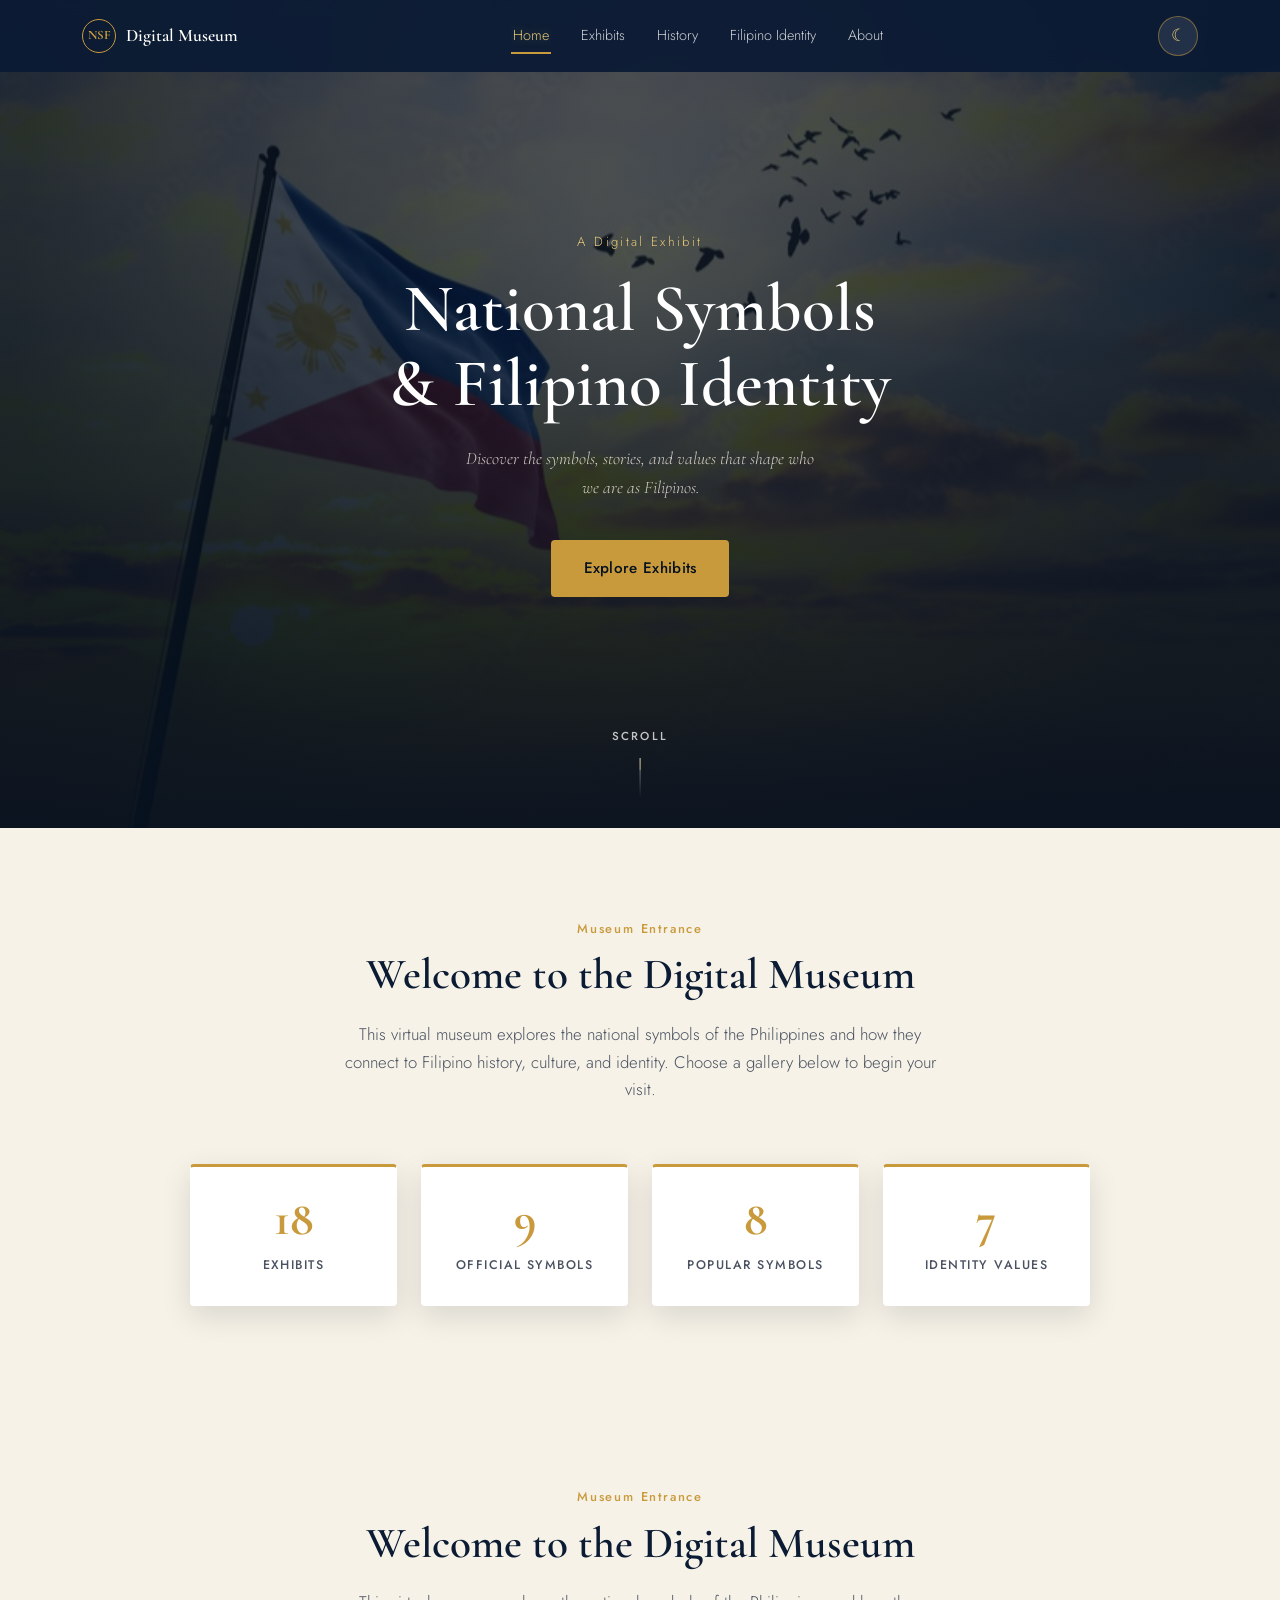
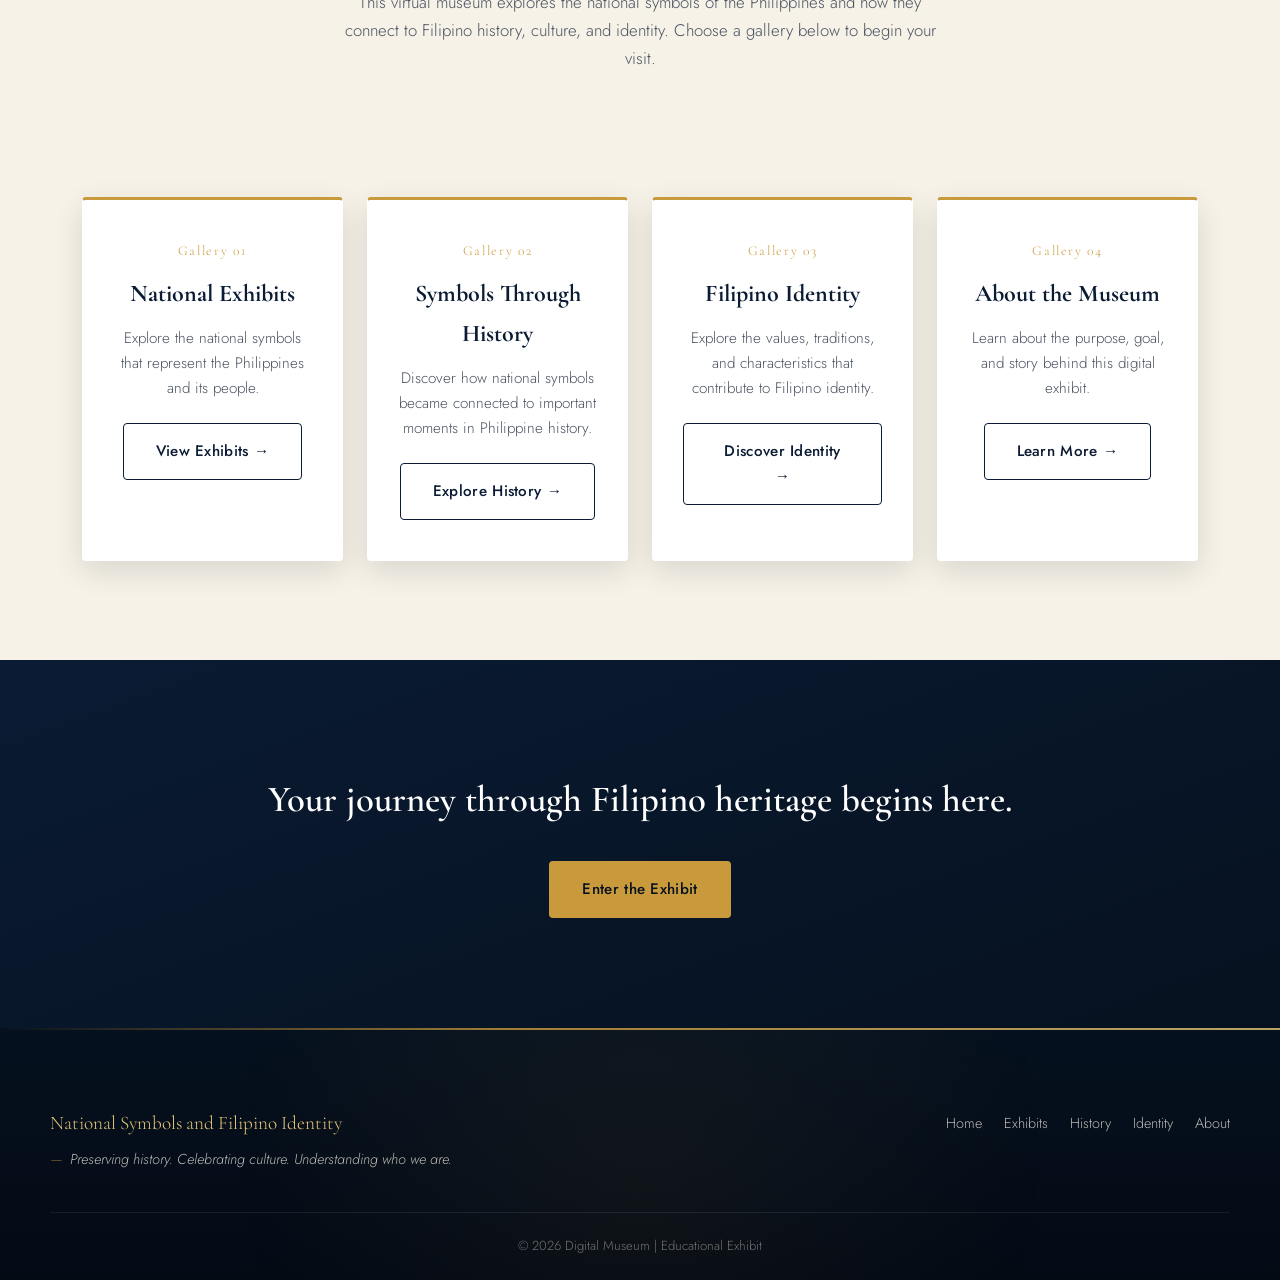
==== commit 52a7ca78: "Add files via upload" ====
--- a/index.html
+++ b/index.html
@@ -11,6 +11,14 @@
 <link rel="stylesheet" href="style.css">
 </head>
 <body>
+
+<!-- Scroll Progress Bar -->
+<div class="scroll-progress" id="scrollProgress"></div>
+
+<!-- Back to Top Button -->
+<button class="back-to-top" id="backToTop" aria-label="Back to top">
+  <span>↑</span>
+</button>
 
 <header class="navbar" id="navbar">
   <div class="nav-inner">
@@ -39,7 +47,7 @@
 
 <main>
 
-  <!-- ===== HERO ===== -->
+   <!-- ===== HERO ===== -->
   <section class="hero" id="hero">
     <div class="hero-bg" id="heroBg" aria-hidden="true">
       <div class="hero-slide active" style="background-image: url('assets/bg1.jpg');"></div>
@@ -48,11 +56,46 @@
       <div class="hero-overlay"></div>
     </div>
     <div class="hero-content">
-      <p class="hero-eyebrow">A Digital Exhibit</p>
-      <h1 class="hero-title">National Symbols<br>&amp; Filipino Identity</h1>
-      <p class="hero-subtitle">Discover the symbols, stories, and values that shape who we are as Filipinos.</p>
-      <div class="hero-actions">
+      <p class="hero-eyebrow hero-anim">A Digital Exhibit</p>
+      <h1 class="hero-title hero-anim">National Symbols<br>&amp; Filipino Identity</h1>
+      <p class="hero-subtitle hero-anim">Discover the symbols, stories, and values that shape who we are as Filipinos.</p>
+      <div class="hero-actions hero-anim">
         <a href="exhibits.html" class="btn btn-primary">Explore Exhibits</a>
+      </div>
+    </div>
+
+    <!-- Scroll Down Indicator -->
+    <a href="#intro" class="scroll-cue" aria-label="Scroll down">
+      <span class="scroll-cue-text">Scroll</span>
+      <span class="scroll-cue-line"></span>
+    </a>
+  </section>
+
+  <!-- ===== SHORT INTRODUCTION + STATS ===== -->
+  <section class="intro-short" id="intro">
+    <div class="container">
+      <p class="section-eyebrow center">Museum Entrance</p>
+      <h2 class="section-title center">Welcome to the Digital Museum</h2>
+      <p class="section-body center">This virtual museum explores the national symbols of the Philippines and how they connect to Filipino history, culture, and identity. Choose a gallery below to begin your visit.</p>
+
+      <!-- Stats Counter -->
+      <div class="stats-grid">
+        <div class="stat-card reveal">
+          <span class="stat-number" data-target="19">0</span>
+          <span class="stat-label">Exhibits</span>
+        </div>
+        <div class="stat-card reveal">
+          <span class="stat-number" data-target="10">0</span>
+          <span class="stat-label">Official Symbols</span>
+        </div>
+        <div class="stat-card reveal">
+          <span class="stat-number" data-target="9">0</span>
+          <span class="stat-label">Popular Symbols</span>
+        </div>
+        <div class="stat-card reveal">
+          <span class="stat-number" data-target="8">0</span>
+          <span class="stat-label">Identity Values</span>
+        </div>
       </div>
     </div>
   </section>
--- a/style.css
+++ b/style.css
@@ -74,7 +74,21 @@
   font-weight: 300;
   -webkit-font-smoothing: antialiased;
   overflow-x: hidden;
+  width: 100%;
+  max-width: 100vw;
   transition: background 0.4s ease, color 0.4s ease;
+  animation: pageFadeIn 0.6s ease-out;
+}
+
+@keyframes pageFadeIn {
+  from {
+    opacity: 0;
+    transform: translateY(8px);
+  }
+  to {
+    opacity: 1;
+    transform: translateY(0);
+  }
 }
 
 img, svg { max-width: 100%; display: block; }
@@ -93,7 +107,17 @@
 }
 
 /* ---------- Page header spacer ---------- */
-.page-main { padding-top: 92px; background: var(--bg-main); transition: background 0.4s ease; }
+.page-main {
+  padding-top: 92px;
+  background: var(--bg-main);
+  transition: background 0.4s ease;
+}
+
+/* Kapag nasa gallery/viewer, dark ang background ng page-main */
+.page-main:has(.gallery:not([hidden])),
+.page-main.viewer-active {
+  background: var(--navy-deep);
+}
 
 /* ---------- Typography helpers ---------- */
 
@@ -126,7 +150,7 @@
   background: var(--bg-alt);
   transition: background 0.4s ease;
 }
-.page-title-block.compact { padding: 118px 0 0; }
+.page-title-block.compact { padding: 118px 0 40px; }
 
 /* ---------- Buttons ---------- */
 
@@ -136,6 +160,8 @@
   font-family: var(--font-body); font-size: 0.95rem; font-weight: 500;
   letter-spacing: 0.02em; cursor: pointer; border: 1px solid transparent;
   transition: transform var(--transition), box-shadow var(--transition), background var(--transition), color var(--transition);
+  position: relative;
+  overflow: hidden;
 }
 .btn-primary { background: var(--gold); color: var(--navy-deep); }
 .btn-primary:hover { background: var(--gold-light); transform: translateY(-2px); box-shadow: var(--shadow-card); }
@@ -148,17 +174,46 @@
 body.dark-mode .btn-ghost { color: var(--gold-light); }
 body.dark-mode .btn-ghost:hover { color: var(--white); }
 
+/* Button ripple effect */
+.btn::before {
+  content: "";
+  position: absolute;
+  top: 50%;
+  left: 50%;
+  width: 0;
+  height: 0;
+  background: rgba(255, 255, 255, 0.2);
+  border-radius: 50%;
+  transform: translate(-50%, -50%);
+  transition: width 0.6s ease, height 0.6s ease;
+  pointer-events: none;
+}
+.btn:hover::before {
+  width: 300px;
+  height: 300px;
+}
+
 .hero-actions { display: flex; gap: 18px; justify-content: center; flex-wrap: wrap; }
 
-/* ---------- Navbar ---------- */
+/* =============================================================
+   NAVBAR
+   ============================================================= */
 
 .navbar {
   position: fixed; top: 0; left: 0; right: 0; z-index: 1000;
   background: var(--bg-navbar); backdrop-filter: blur(10px);
-  transition: box-shadow var(--transition), padding var(--transition), background 0.4s ease;
+  transition: box-shadow 0.4s ease, padding 0.4s ease, background 0.4s ease, backdrop-filter 0.4s ease;
   padding: 16px 0;
 }
-.navbar.scrolled { box-shadow: 0 4px 24px rgba(0,0,0,0.2); padding: 10px 0; }
+.navbar.scrolled {
+  box-shadow: 0 4px 24px rgba(0,0,0,0.2);
+  padding: 10px 0;
+  backdrop-filter: blur(16px) saturate(180%);
+  background: rgba(6, 17, 31, 0.85);
+}
+body:not(.dark-mode) .navbar.scrolled {
+  background: rgba(10, 27, 51, 0.95);
+}
 .nav-inner {
   max-width: 1180px; margin: 0 auto; padding: 0 32px;
   display: flex; align-items: center; justify-content: space-between;
@@ -168,15 +223,48 @@
   width: 34px; height: 34px; border: 1px solid var(--gold); border-radius: 50%;
   display: flex; align-items: center; justify-content: center;
   font-family: var(--font-display); font-weight: 700; font-size: 0.8rem; color: var(--gold);
-}
-.brand-text { font-family: var(--font-display); font-size: 1.1rem; font-weight: 600; color: var(--white); }
+  position: relative;
+  animation: brandPulse 3s ease-in-out infinite;
+}
+@keyframes brandPulse {
+  0%, 100% { box-shadow: 0 0 0 0 rgba(201, 154, 60, 0.4); }
+  50% { box-shadow: 0 0 0 8px rgba(201, 154, 60, 0); }
+}
+.nav-brand:hover .brand-mark {
+  animation: none;
+  transform: scale(1.08);
+  box-shadow: 0 0 0 4px rgba(201, 154, 60, 0.3);
+  transition: transform 0.3s ease, box-shadow 0.3s ease;
+}
+.brand-text {
+  font-family: var(--font-display); font-size: 1.1rem; font-weight: 600; color: var(--white);
+  transition: color 0.3s ease;
+}
+.nav-brand:hover .brand-text { color: var(--gold-light); }
+
 .nav-links { display: flex; align-items: center; gap: 28px; }
-.nav-links a { color: rgba(255,255,255,0.8); font-size: 0.9rem; transition: color var(--transition); position: relative; padding-bottom: 3px; }
+.nav-links a {
+  color: rgba(255,255,255,0.8); font-size: 0.9rem;
+  transition: color 0.3s ease;
+  position: relative; padding: 6px 2px;
+  overflow: hidden;
+}
+.nav-links a::before {
+  content: "";
+  position: absolute;
+  left: 50%;
+  bottom: 0;
+  width: 0;
+  height: 2px;
+  background: var(--gold);
+  transition: width 0.35s cubic-bezier(0.4, 0, 0.2, 1),
+              left 0.35s cubic-bezier(0.4, 0, 0.2, 1);
+  transform: translateX(-50%);
+}
+.nav-links a:hover::before { width: 100%; left: 50%; }
 .nav-links a:hover { color: var(--gold-light); }
-.nav-links a.active { color: var(--gold-light); }
-.nav-links a.active::after {
-  content: ""; position: absolute; left: 0; right: 0; bottom: -6px; height: 2px; background: var(--gold);
-}
+.nav-links a.active { color: var(--gold-light); text-shadow: 0 0 12px rgba(230, 200, 120, 0.4); }
+.nav-links a.active::before { width: 100%; left: 50%; }
 
 .nav-right { display: flex; align-items: center; gap: 12px; }
 
@@ -189,48 +277,69 @@
   color: var(--gold-light);
   font-size: 1.1rem; line-height: 1; cursor: pointer;
   display: flex; align-items: center; justify-content: center;
-  transition: background var(--transition), border-color var(--transition), transform var(--transition);
+  transition: background 0.35s ease,
+              border-color 0.35s ease,
+              transform 0.45s cubic-bezier(0.34, 1.56, 0.64, 1),
+              box-shadow 0.35s ease;
   padding: 0;
   flex-shrink: 0;
+  position: relative;
+  overflow: hidden;
 }
 .theme-toggle:hover {
   background: var(--gold);
   color: var(--navy-deep);
   border-color: var(--gold);
   transform: scale(1.05);
+  box-shadow: 0 0 20px rgba(201, 154, 60, 0.4);
+}
+.theme-toggle:active {
+  transform: scale(0.92) rotate(-15deg);
 }
 .theme-toggle .icon-sun,
 .theme-toggle .icon-moon {
   display: flex; align-items: center; justify-content: center;
   font-size: 1.05rem;
   line-height: 1;
+  transition: opacity 0.35s ease, transform 0.5s cubic-bezier(0.34, 1.56, 0.64, 1);
 }
 .theme-toggle .icon-sun { display: none; }
 .theme-toggle .icon-moon { display: flex; }
 
-body.dark-mode .theme-toggle .icon-sun { display: flex; }
-body.dark-mode .theme-toggle .icon-moon { display: none; }
+body.dark-mode .theme-toggle .icon-sun { display: flex; transform: rotate(180deg); }
+body.dark-mode .theme-toggle .icon-moon { display: none; transform: rotate(-180deg); }
+
+.theme-toggle:hover .icon-moon { transform: rotate(-25deg) scale(1.1); }
+.theme-toggle:hover .icon-sun { transform: rotate(25deg) scale(1.1); }
 
 /* ---------- Nav toggle (mobile) ---------- */
 
-.nav-toggle { display: none; flex-direction: column; gap: 5px; background: none; border: none; cursor: pointer; padding: 6px; }
-.nav-toggle span { width: 24px; height: 2px; background: var(--white); transition: transform var(--transition), opacity var(--transition); }
+.nav-toggle {
+  display: none; flex-direction: column; gap: 5px;
+  background: none; border: none; cursor: pointer; padding: 6px;
+  transition: transform 0.35s ease;
+}
+.nav-toggle:hover { transform: scale(1.08); }
+.nav-toggle.open { transform: rotate(90deg); }
+.nav-toggle span {
+  width: 24px; height: 2px; background: var(--white);
+  transition: transform 0.35s cubic-bezier(0.4, 0, 0.2, 1),
+              opacity 0.3s ease,
+              background 0.3s ease,
+              width 0.3s ease;
+}
+.nav-toggle:hover span { background: var(--gold-light); }
 .nav-toggle.open span:nth-child(1) { transform: translateY(7px) rotate(45deg); }
 .nav-toggle.open span:nth-child(2) { opacity: 0; }
 .nav-toggle.open span:nth-child(3) { transform: translateY(-7px) rotate(-45deg); }
 
-/* ---------- Reveal-on-scroll ---------- */
-
-.reveal { opacity: 0; transform: translateY(24px); transition: opacity 0.7s ease, transform 0.7s ease; }
-.reveal.in-view { opacity: 1; transform: translateY(0); }
-
 /* =============================================================
    HOME PAGE
    ============================================================= */
 
 .hero {
   position: relative; min-height: 92vh; display: flex; align-items: center; justify-content: center;
-  text-align: center; overflow: hidden; padding: 140px 24px 80px;
+  text-align: center; overflow: hidden; padding: 140px 24px 140px;
   background: radial-gradient(circle at 50% 20%, #12274a 0%, var(--navy) 45%, var(--navy-deep) 100%);
 }
 .hero-bg { position: absolute; inset: 0; overflow: hidden; background: var(--navy-deep); }
@@ -238,14 +347,13 @@
   position: absolute; inset: 0;
   background-size: cover; background-position: center;
   opacity: 0;
-  animation: heroKenBurns 18s ease-in-out infinite;
+  animation: heroKenBurns 20s ease-in-out infinite;
   transition: opacity 2s ease-in-out;
 }
 .hero-slide.active { opacity: 1; z-index: 1; }
 @keyframes heroKenBurns {
-  0% { transform: scale(1); }
-  50% { transform: scale(1.1); }
-  100% { transform: scale(1); }
+  0%, 100% { transform: scale(1) translate(0, 0); }
+  50% { transform: scale(1.12) translate(-1%, -1%); }
 }
 .hero-overlay {
   position: absolute; inset: 0; z-index: 2;
@@ -254,6 +362,20 @@
     radial-gradient(circle at 50% 35%, rgba(10,27,51,0.15) 0%, rgba(6,17,31,0.65) 75%);
 }
 .hero-content { position: relative; z-index: 2; max-width: 780px; }
+
+.hero-anim {
+  opacity: 0;
+  transform: translateY(30px);
+  animation: heroStagger 0.9s cubic-bezier(0.4, 0, 0.2, 1) forwards;
+}
+.hero-anim:nth-child(1) { animation-delay: 0.2s; }
+.hero-anim:nth-child(2) { animation-delay: 0.4s; }
+.hero-anim:nth-child(3) { animation-delay: 0.6s; }
+.hero-anim:nth-child(4) { animation-delay: 0.8s; }
+@keyframes heroStagger {
+  to { opacity: 1; transform: translateY(0); }
+}
+
 .hero-eyebrow { color: var(--gold-light); letter-spacing: 0.18em; font-size: 0.82rem; margin-bottom: 18px; }
 .hero-title {
   font-family: var(--font-display); font-weight: 600; font-size: clamp(2.4rem, 6vw, 4.2rem);
@@ -264,36 +386,210 @@
   font-style: italic; font-family: var(--font-display);
 }
 
+/* ---------- Scroll Down Indicator ---------- */
+
+.scroll-cue {
+  position: absolute;
+  bottom: 30px;
+  left: 50%;
+  transform: translateX(-50%);
+  display: flex;
+  flex-direction: column;
+  align-items: center;
+  gap: 12px;
+  color: rgba(255, 255, 255, 0.75);
+  font-size: 0.72rem;
+  letter-spacing: 0.2em;
+  text-transform: uppercase;
+  z-index: 3;
+  transition: color 0.3s ease, transform 0.3s ease;
+  animation: cueFadeIn 1s ease 1.2s both;
+}
+@keyframes cueFadeIn {
+  from { opacity: 0; transform: translateX(-50%) translateY(15px); }
+  to { opacity: 1; transform: translateX(-50%) translateY(0); }
+}
+.scroll-cue:hover {
+  color: var(--gold-light);
+  transform: translateX(-50%) translateY(-4px);
+}
+.scroll-cue-text { font-weight: 500; }
+.scroll-cue-line {
+  width: 1px;
+  height: 40px;
+  background: linear-gradient(
+    to bottom,
+    rgba(255, 255, 255, 0.6) 0%,
+    rgba(255, 255, 255, 0) 100%
+  );
+  position: relative;
+  overflow: hidden;
+}
+.scroll-cue-line::after {
+  content: "";
+  position: absolute;
+  top: 0; left: 0;
+  width: 100%; height: 12px;
+  background: var(--gold-light);
+  animation: cueLineDrop 2s ease-in-out infinite;
+}
+@keyframes cueLineDrop {
+  0% { transform: translateY(-12px); opacity: 0; }
+  30% { opacity: 1; }
+  100% { transform: translateY(40px); opacity: 0; }
+}
+
+/* ---------- Intro + Stats ---------- */
+
 .intro-short { padding: 90px 0; background: var(--bg-main); text-align: center; transition: background 0.4s ease; }
 .intro-short .section-body { margin-left: auto; margin-right: auto; }
 
+.stats-grid {
+  display: grid;
+  grid-template-columns: repeat(4, 1fr);
+  gap: 24px;
+  max-width: 900px;
+  margin: 60px auto 0;
+}
+.stat-card {
+  text-align: center;
+  padding: 28px 16px;
+  background: var(--card-bg);
+  border: 1px solid var(--card-border);
+  border-top: 3px solid var(--gold);
+  border-radius: var(--radius);
+  box-shadow: var(--shadow-card);
+  transition: transform var(--transition), box-shadow var(--transition), background 0.4s ease;
+}
+.stat-card:hover {
+  transform: translateY(-6px);
+  box-shadow: var(--shadow-soft);
+}
+.stat-number {
+  display: block;
+  font-family: var(--font-display);
+  font-size: clamp(2rem, 4vw, 3rem);
+  font-weight: 700;
+  color: var(--gold);
+  line-height: 1;
+  margin-bottom: 8px;
+  transition: color 0.4s ease;
+}
+.stat-label {
+  font-size: 0.78rem;
+  letter-spacing: 0.12em;
+  text-transform: uppercase;
+  color: var(--text-muted);
+  font-weight: 500;
+  transition: color 0.4s ease;
+}
+
+/* ---------- Gallery Cards + 3D Tilt ---------- */
+
 .museum-galleries { padding: 20px 0 100px; background: var(--bg-main); transition: background 0.4s ease; }
 .gallery-cards { display: grid; grid-template-columns: repeat(4, 1fr); gap: 24px; }
+
 .gallery-card {
-  background: var(--card-bg); border-radius: var(--radius); padding: 40px 30px;
-  box-shadow: var(--shadow-card); text-align: center; border-top: 3px solid var(--gold);
-  border-left: 1px solid var(--card-border);
-  border-right: 1px solid var(--card-border);
-  border-bottom: 1px solid var(--card-border);
-  transition: transform var(--transition), box-shadow var(--transition), background 0.4s ease;
-}
-.gallery-card:hover { transform: translateY(-8px); box-shadow: var(--shadow-soft); }
-.gallery-number { font-family: var(--font-display); color: var(--gold); font-size: 0.85rem; letter-spacing: 0.12em; margin-bottom: 12px; display: block; }
-.gallery-card h3 { font-family: var(--font-display); color: var(--text-heading); font-size: 1.5rem; margin-bottom: 12px; transition: color 0.4s ease; }
-.gallery-card p { color: var(--text-muted); font-size: 0.95rem; margin-bottom: 22px; min-height: 66px; transition: color 0.4s ease; }
+  background: var(--card-bg);
+  border-radius: var(--radius);
+  padding: 40px 30px;
+  box-shadow: var(--shadow-card);
+  text-align: center;
+  border: 1px solid var(--card-border);
+  border-top: 3px solid var(--gold);
+  transition: transform 0.4s cubic-bezier(0.4, 0, 0.2, 1),
+              box-shadow 0.4s ease,
+              background 0.4s ease,
+              border-color 0.4s ease;
+  position: relative;
+  overflow: visible;
+  transform-style: preserve-3d;
+  transform: perspective(1000px) rotateX(0) rotateY(0) translateY(0) scale(1);
+  will-change: transform;
+}
+
+.gallery-card::before {
+  content: "";
+  position: absolute;
+  top: 0; left: 0; right: 0;
+  height: 3px;
+  background: linear-gradient(
+    90deg,
+    transparent 0%,
+    var(--gold) 20%,
+    var(--gold-light) 50%,
+    var(--gold) 80%,
+    transparent 100%
+  );
+  background-size: 200% 100%;
+  opacity: 0;
+  transition: opacity 0.4s ease;
+  animation: goldShimmer 2s linear infinite;
+  border-radius: var(--radius) var(--radius) 0 0;
+  pointer-events: none;
+}
+
+.gallery-card:hover::before { opacity: 1; }
+
+.gallery-card:hover {
+  transform: perspective(1000px) rotateX(-6deg) rotateY(6deg) translateY(-12px) scale(1.02);
+  box-shadow:
+    0 30px 60px rgba(6, 17, 31, 0.3),
+    0 0 40px rgba(201, 154, 60, 0.3),
+    0 0 0 1px rgba(201, 154, 60, 0.4);
+  border-color: rgba(201, 154, 60, 0.5);
+  z-index: 10;
+}
+
+@keyframes goldShimmer {
+  0% { background-position: 200% 0; }
+  100% { background-position: -200% 0; }
+}
+
+.gallery-number {
+  font-family: var(--font-display); color: var(--gold);
+  font-size: 0.85rem; letter-spacing: 0.12em;
+  margin-bottom: 12px; display: block;
+}
+.gallery-card h3 {
+  font-family: var(--font-display); color: var(--text-heading);
+  font-size: 1.5rem; margin-bottom: 12px;
+  transition: color 0.4s ease;
+}
+.gallery-card p {
+  color: var(--text-muted); font-size: 0.95rem;
+  margin-bottom: 22px; min-height: 66px;
+  transition: color 0.4s ease;
+}
+
+/* ---------- Final CTA ---------- */
 
 .final-cta {
   padding: 110px 0; text-align: center;
   background: linear-gradient(160deg, var(--navy) 0%, var(--navy-deep) 100%);
 }
-.final-cta h2 { font-family: var(--font-display); color: var(--white); font-size: clamp(1.6rem, 3vw, 2.3rem); margin-bottom: 30px; font-weight: 600; }
+.final-cta h2 {
+  font-family: var(--font-display); color: var(--white);
+  font-size: clamp(1.6rem, 3vw, 2.3rem);
+  margin-bottom: 30px; font-weight: 600;
+}
 
 /* =============================================================
    EXHIBITS PAGE — CATEGORY SELECTION
    ============================================================= */
 
-.category-select { padding-bottom: 90px; background: var(--bg-main); transition: background 0.4s ease; }
-.category-select[hidden] { display: none; }
+.category-select {
+  padding-bottom: 90px;
+  background: var(--bg-main);
+  transition: background 0.4s ease;
+}
+.category-select[hidden] {
+  display: none !important;
+  height: 0 !important;
+  overflow: hidden;
+  padding: 0 !important;
+  margin: 0 !important;
+}
 .category-select .page-title-block { background: var(--bg-main); }
 
 .category-grid {
@@ -315,17 +611,74 @@
   cursor: pointer;
   font-family: var(--font-body);
   color: var(--text-main);
-  transition: transform var(--transition), box-shadow var(--transition), background 0.4s ease, border-color 0.4s ease;
-}
+  transition: transform 0.4s cubic-bezier(0.4, 0, 0.2, 1),
+              box-shadow 0.4s ease,
+              background 0.4s ease,
+              border-color 0.4s ease;
+  position: relative;
+  overflow: hidden;
+}
+
+.category-card::before {
+  content: "";
+  position: absolute;
+  inset: 0;
+  background: radial-gradient(circle at top left, rgba(201, 154, 60, 0.08) 0%, transparent 60%);
+  opacity: 0;
+  transition: opacity 0.4s ease;
+  pointer-events: none;
+  z-index: 0;
+}
+
+.category-card::after {
+  content: "";
+  position: absolute;
+  top: 0; left: -100%;
+  width: 100%; height: 100%;
+  background: linear-gradient(
+    90deg,
+    transparent 0%,
+    rgba(255, 255, 255, 0.06) 50%,
+    transparent 100%
+  );
+  transition: left 0.7s ease;
+  pointer-events: none;
+  z-index: 1;
+}
+
+.category-card:hover::before,
+.category-card:focus-visible::before { opacity: 1; }
+.category-card:hover::after { left: 100%; }
 
 .category-card:hover,
 .category-card:focus-visible {
-  transform: translateY(-6px);
-  box-shadow: var(--shadow-soft);
+  transform: translateY(-10px) scale(1.015);
+  box-shadow:
+    0 24px 50px rgba(6, 17, 31, 0.18),
+    0 0 30px rgba(201, 154, 60, 0.2),
+    0 0 0 1px rgba(201, 154, 60, 0.3);
+  border-color: rgba(201, 154, 60, 0.4);
   outline: none;
 }
 
+.category-card.official:hover {
+  border-top-color: var(--gold);
+  box-shadow:
+    0 24px 50px rgba(6, 17, 31, 0.18),
+    0 0 30px rgba(201, 154, 60, 0.25);
+}
+.category-card.popular:hover {
+  border-top-color: var(--ph-blue);
+  box-shadow:
+    0 24px 50px rgba(6, 17, 31, 0.18),
+    0 0 30px rgba(0, 58, 168, 0.25);
+}
 .category-card.popular { border-top-color: var(--ph-blue); }
+
+.category-card > * {
+  position: relative;
+  z-index: 2;
+}
 
 .category-badge {
   display: inline-block;
@@ -338,11 +691,18 @@
   padding: 5px 12px;
   border-radius: 999px;
   margin-bottom: 16px;
-}
-
+  transition: transform 0.4s ease, background 0.4s ease, color 0.4s ease;
+}
 .category-badge.popular-badge {
   color: var(--ph-blue);
   background: rgba(0, 56, 168, 0.1);
+}
+.category-card:hover .category-badge { transform: translateY(-2px); }
+.category-card:hover .category-badge:not(.popular-badge) {
+  background: rgba(201, 154, 60, 0.2);
+}
+.category-card.popular:hover .category-badge.popular-badge {
+  background: rgba(0, 56, 168, 0.18);
 }
 
 .category-card h3 {
@@ -353,7 +713,6 @@
   font-weight: 600;
   transition: color 0.4s ease;
 }
-
 .category-card p {
   font-size: 0.95rem;
   color: var(--text-muted);
@@ -361,7 +720,6 @@
   line-height: 1.7;
   transition: color 0.4s ease;
 }
-
 .category-cta {
   font-size: 0.88rem;
   font-weight: 500;
@@ -369,40 +727,73 @@
   display: inline-flex;
   align-items: center;
   gap: 6px;
-  transition: color 0.4s ease;
-}
-
+  transition: color 0.4s ease, gap 0.4s ease;
+}
 body.dark-mode .category-cta { color: var(--gold-light); }
 .category-card.popular .category-cta { color: var(--ph-blue); }
 body.dark-mode .category-card.popular .category-cta { color: var(--gold-light); }
 .category-card.official .category-cta { color: var(--gold); }
+.category-card:hover .category-cta { gap: 12px; }
 
 /* =============================================================
-   EXHIBITS PAGE — IMMERSIVE VIEWER (always dark)
+   EXHIBITS PAGE — IMMERSIVE VIEWER
    ============================================================= */
 
-.gallery { padding: 0; background: var(--navy-deep); }
-.gallery[hidden] { display: none; }
+.gallery {
+  padding: 0;
+  margin: 0;
+  background: var(--navy-deep);
+  width: 100%;
+  max-width: 100%;
+}
+.gallery[hidden] {
+  display: none !important;
+  height: 0 !important;
+  overflow: hidden;
+}
+.gallery:not([hidden]) {
+  margin-top: 0;
+  padding-top: 0;
+}
 
 .viewer-stage {
-  position: relative; width: 100%; height: 88vh; min-height: 560px; max-height: 860px;
-  overflow: hidden; background: var(--navy-deep);
-  margin: 0; padding: 0; display: block;
-}
+  position: relative;
+  width: 100vw;
+  max-width: 100%;
+  height: 88vh;
+  min-height: 560px;
+  max-height: 860px;
+  overflow: hidden;
+  background: var(--navy-deep);
+  margin: 0;
+  padding: 0;
+  display: block;
+  left: 50%;
+  transform: translateX(-50%);
+  margin-top: 0 !important;
+  padding-top: 0 !important;
+}
+
 .viewer-backdrop {
-  position: absolute; inset: 0; display: flex; align-items: center; justify-content: center;
+  position: absolute; inset: 0;
+  display: flex; align-items: center; justify-content: center;
   background: radial-gradient(circle at 62% 38%, #172c52 0%, var(--navy-deep) 72%);
   transition: opacity 0.4s ease;
 }
 .viewer-backdrop::after {
-  content: ""; position: absolute; inset: 0; z-index: 2; pointer-events: none;
+  content: "";
+  position: absolute; inset: 0; z-index: 2; pointer-events: none;
   background: linear-gradient(0deg, rgba(6,17,31,0.8) 0%, rgba(6,17,31,0.25) 42%, rgba(6,17,31,0.05) 65%);
 }
+
 .viewer-backdrop .flag-art { width: 44%; max-width: 460px; }
 .viewer-backdrop .eagle-art,
 .viewer-backdrop .flower-art,
 .viewer-backdrop .tree-art,
-.viewer-backdrop .symbol-art { width: 38%; max-width: 360px; filter: drop-shadow(0 30px 46px rgba(0,0,0,0.45)); }
+.viewer-backdrop .symbol-art {
+  width: 38%; max-width: 360px;
+  filter: drop-shadow(0 30px 46px rgba(0,0,0,0.45));
+}
 .viewer-backdrop .symbol-emoji {
   font-size: 10rem;
   line-height: 1;
@@ -412,7 +803,9 @@
 .viewer-arrow {
   position: absolute; top: 50%; transform: translateY(-50%);
   width: 50px; height: 50px; border-radius: 50%;
-  background: rgba(6,17,31,0.5); border: 1px solid rgba(255,255,255,0.25); color: var(--white);
+  background: rgba(6,17,31,0.5);
+  border: 1px solid rgba(255,255,255,0.25);
+  color: var(--white);
   font-size: 1.7rem; line-height: 1; cursor: pointer;
   display: flex; align-items: center; justify-content: center;
   transition: background var(--transition), border-color var(--transition);
@@ -423,23 +816,101 @@
 .viewer-arrow.next { right: 26px; }
 
 .viewer-caption {
-  position: absolute; left: 40px; bottom: 44px; max-width: 480px; z-index: 4; color: var(--white);
-}
-.viewer-collection-label {
-  font-size: 0.75rem; letter-spacing: 0.16em; text-transform: uppercase;
-  color: var(--gold-light); margin-bottom: 10px; font-weight: 500;
-}
-.viewer-caption h2 { font-family: var(--font-display); font-size: 2rem; font-weight: 600; margin-bottom: 12px; text-shadow: 0 2px 16px rgba(0,0,0,0.5); }
-.viewer-caption p#viewerDesc { font-size: 0.98rem; color: rgba(246,242,231,0.9); margin-bottom: 22px; text-shadow: 0 1px 10px rgba(0,0,0,0.5); }
+  position: absolute;
+  left: max(40px, calc((100vw - 1180px) / 2 + 40px));
+  bottom: 44px;
+  max-width: 480px;
+  z-index: 4;
+  color: var(--white);
+}
+
+.viewer-caption .viewer-collection-label,
+.viewer-caption .viewer-progress,
+.viewer-caption h2,
+.viewer-caption p#viewerDesc,
+.viewer-caption .viewer-actions {
+  opacity: 0;
+  transform: translateY(20px);
+  animation: captionStagger 0.7s cubic-bezier(0.4, 0, 0.2, 1) forwards;
+}
+.viewer-caption .viewer-collection-label { animation-delay: 0.15s; }
+.viewer-caption .viewer-progress        { animation-delay: 0.25s; }
+.viewer-caption h2                      { animation-delay: 0.35s; }
+.viewer-caption p#viewerDesc            { animation-delay: 0.45s; }
+.viewer-caption .viewer-actions         { animation-delay: 0.55s; }
+@keyframes captionStagger {
+  to { opacity: 1; transform: translateY(0); }
+}
+
+.viewer-caption.animate .viewer-collection-label,
+.viewer-caption.animate .viewer-progress,
+.viewer-caption.animate h2,
+.viewer-caption.animate p#viewerDesc,
+.viewer-caption.animate .viewer-actions {
+  animation: captionStagger 0.7s cubic-bezier(0.4, 0, 0.2, 1) forwards;
+}
+.viewer-caption.animate .viewer-collection-label { animation-delay: 0.15s; }
+.viewer-caption.animate .viewer-progress        { animation-delay: 0.25s; }
+.viewer-caption.animate h2                      { animation-delay: 0.35s; }
+.viewer-caption.animate p#viewerDesc            { animation-delay: 0.45s; }
+.viewer-caption.animate .viewer-actions         { animation-delay: 0.55s; }
+
+.viewer-caption .viewer-collection-label {
+  display: block;
+  margin-bottom: 8px;
+  font-size: 0.75rem;
+  letter-spacing: 0.16em;
+  text-transform: uppercase;
+  color: var(--gold-light);
+  font-weight: 500;
+}
+
+.viewer-progress {
+  display: inline-block;
+  font-family: var(--font-body);
+  font-size: 0.75rem;
+  font-weight: 500;
+  letter-spacing: 0.14em;
+  color: var(--gold-light);
+  background: rgba(201, 154, 60, 0.15);
+  border: 1px solid rgba(201, 154, 60, 0.4);
+  padding: 4px 12px;
+  border-radius: 999px;
+  margin-bottom: 16px;
+  backdrop-filter: blur(6px);
+  text-shadow: none;
+  clear: both;
+  position: relative;
+  z-index: 5;
+}
+
+.viewer-caption h2 {
+  font-family: var(--font-display);
+  font-size: 2rem;
+  font-weight: 600;
+  margin-bottom: 12px;
+  text-shadow: 0 2px 16px rgba(0,0,0,0.5);
+}
+.viewer-caption p#viewerDesc {
+  font-size: 0.98rem;
+  color: rgba(246,242,231,0.9);
+  margin-bottom: 22px;
+  text-shadow: 0 1px 10px rgba(0,0,0,0.5);
+}
 
 .viewer-actions { display: flex; gap: 12px; flex-wrap: wrap; }
 .viewer-actions .btn { padding: 13px 26px; font-size: 0.9rem; }
 
 .viewer-scroll-cue {
   position: absolute; bottom: 18px; left: 50%; transform: translateX(-50%);
-  color: rgba(255,255,255,0.55); font-size: 1.3rem; animation: viewerBounce 2s ease-in-out infinite; z-index: 3;
-}
-@keyframes viewerBounce { 0%, 100% { transform: translate(-50%, 0); } 50% { transform: translate(-50%, 6px); } }
+  color: rgba(255,255,255,0.55); font-size: 1.3rem;
+  animation: viewerBounce 2s ease-in-out infinite;
+  z-index: 3;
+}
+@keyframes viewerBounce {
+  0%, 100% { transform: translate(-50%, 0); }
+  50% { transform: translate(-50%, 6px); }
+}
 
 /* ---------- Symbol art ---------- */
 
@@ -447,8 +918,12 @@
 .flag-white { position: absolute; inset: 0; background: var(--white); clip-path: polygon(0 0, 40% 50%, 0 100%); }
 .flag-blue { position: absolute; inset: 0; background: var(--ph-blue); clip-path: polygon(38% 0, 100% 0, 100% 50%, 38% 50%); }
 .flag-red { position: absolute; inset: 0; background: var(--red); clip-path: polygon(38% 50%, 100% 50%, 100% 100%, 38% 100%); }
-.flag-sun { position: absolute; left: 8%; top: 50%; width: 16%; aspect-ratio: 1/1; transform: translateY(-50%);
-  background: repeating-conic-gradient(var(--gold) 0deg 22.5deg, #b8860b 22.5deg 45deg); border-radius: 50%; }
+.flag-sun {
+  position: absolute; left: 8%; top: 50%; width: 16%; aspect-ratio: 1/1;
+  transform: translateY(-50%);
+  background: repeating-conic-gradient(var(--gold) 0deg 22.5deg, #b8860b 22.5deg 45deg);
+  border-radius: 50%;
+}
 
 .eagle-art, .flower-art, .tree-art { width: 52%; transition: transform var(--transition); }
 .eagle-ring { fill: none; stroke: var(--gold); stroke-width: 1; opacity: 0.4; }
@@ -462,22 +937,28 @@
 /* ---------- Exhibit modal ---------- */
 
 .modal-overlay {
-  position: fixed; inset: 0; background: rgba(6,17,31,0.72);
-  display: flex; align-items: center; justify-content: center; padding: 30px;
-  opacity: 0; visibility: hidden; transition: opacity var(--transition), visibility var(--transition);
+  position: fixed; inset: 0;
+  background: rgba(6,17,31,0.72);
+  display: flex; align-items: center; justify-content: center;
+  padding: 30px;
+  opacity: 0; visibility: hidden;
+  transition: opacity var(--transition), visibility var(--transition);
   z-index: 2000;
 }
 .modal-overlay.active { opacity: 1; visibility: visible; }
 .modal-panel {
   background: var(--white); max-width: 860px; width: 100%; max-height: 86vh; overflow-y: auto;
   border-radius: var(--radius); display: grid; grid-template-columns: 0.9fr 1.1fr;
-  position: relative; transform: scale(0.94) translateY(10px); transition: transform var(--transition);
+  position: relative;
+  transform: scale(0.94) translateY(10px);
+  transition: transform var(--transition);
   box-shadow: 0 30px 80px rgba(0,0,0,0.4);
 }
 .modal-overlay.active .modal-panel { transform: scale(1) translateY(0); }
 .modal-media {
   background: linear-gradient(160deg, var(--navy) 0%, var(--navy-deep) 100%);
-  display: flex; align-items: center; justify-content: center; padding: 40px; min-height: 260px;
+  display: flex; align-items: center; justify-content: center;
+  padding: 40px; min-height: 260px;
   overflow: hidden; position: relative;
 }
 .modal-media svg, .modal-media .flag-art { width: 65%; }
@@ -486,12 +967,18 @@
 .modal-category { color: var(--gold); font-size: 0.8rem; letter-spacing: 0.1em; margin-bottom: 6px; font-weight: 500; }
 .modal-content h3 { font-family: var(--font-display); font-size: 1.9rem; color: var(--navy); margin-bottom: 14px; }
 .modal-block { margin-bottom: 16px; }
-.modal-block h4 { font-size: 0.82rem; letter-spacing: 0.06em; color: var(--ph-blue); margin-bottom: 5px; text-transform: uppercase; font-weight: 500; }
+.modal-block h4 {
+  font-size: 0.82rem; letter-spacing: 0.06em; color: var(--ph-blue);
+  margin-bottom: 5px; text-transform: uppercase; font-weight: 500;
+}
 .modal-block p { font-size: 0.95rem; color: #3b4452; }
 .modal-close {
-  position: absolute; top: 16px; right: 16px; width: 36px; height: 36px; border-radius: 50%;
-  border: none; background: rgba(6,17,31,0.5); color: var(--white); font-size: 1.4rem; line-height: 1;
-  cursor: pointer; z-index: 5; display: flex; align-items: center; justify-content: center;
+  position: absolute; top: 16px; right: 16px;
+  width: 36px; height: 36px; border-radius: 50%;
+  border: none; background: rgba(6,17,31,0.5); color: var(--white);
+  font-size: 1.4rem; line-height: 1;
+  cursor: pointer; z-index: 5;
+  display: flex; align-items: center; justify-content: center;
   transition: background var(--transition);
 }
 .modal-close:hover { background: var(--red); }
@@ -515,52 +1002,35 @@
    ============================================================= */
 
 .exhibit-photo {
-  width: 100%;
-  height: 100%;
+  width: 100%; height: 100%;
   object-fit: cover;
   display: block;
 }
-
 .viewer-backdrop .exhibit-photo {
-  position: absolute;
-  inset: 0;
-  width: 100%;
-  height: 100%;
+  position: absolute; inset: 0;
+  width: 100%; height: 100%;
   object-fit: cover;
   z-index: 1;
 }
-
 .modal-media .exhibit-photo {
-  position: absolute;
-  inset: 0;
-  width: 100%;
-  height: 100%;
+  position: absolute; inset: 0;
+  width: 100%; height: 100%;
   object-fit: cover;
 }
 
 .media-fallback {
-  width: 100%;
-  height: 100%;
-  display: flex;
-  align-items: center;
-  justify-content: center;
-}
-
+  width: 100%; height: 100%;
+  display: flex; align-items: center; justify-content: center;
+}
 .viewer-backdrop .media-fallback {
-  position: absolute;
-  inset: 0;
+  position: absolute; inset: 0;
   background: radial-gradient(circle at 62% 38%, #172c52 0%, var(--navy-deep) 72%);
   z-index: 1;
 }
-
 .modal-media .media-fallback {
-  position: absolute;
-  inset: 0;
-  width: 100%;
-  height: 100%;
-  display: flex;
-  align-items: center;
-  justify-content: center;
+  position: absolute; inset: 0;
+  width: 100%; height: 100%;
+  display: flex; align-items: center; justify-content: center;
 }
 
 /* =============================================================
@@ -582,10 +1052,11 @@
 
 .history-line {
   position: absolute;
-  top: 0;
-  bottom: 0;
+  top: 0; bottom: 0;
   left: 50%;
-  transform: translateX(-50%);
+  transform: translateX(-50%) scaleY(0);
+  transform-origin: top;
+  transition: transform 1.2s cubic-bezier(0.4, 0, 0.2, 1);
   width: 2px;
   background: linear-gradient(
     to bottom,
@@ -597,28 +1068,31 @@
   z-index: 1;
 }
 
+.history-timeline.line-drawn .history-line {
+  transform: translateX(-50%) scaleY(1);
+}
+
 .history-item {
   position: relative;
   display: flex;
   align-items: flex-start;
   margin-bottom: 70px;
   z-index: 2;
-}
-
-.history-item:last-child {
-  margin-bottom: 0;
-}
+  opacity: 0;
+  transition: opacity 0.8s cubic-bezier(0.4, 0, 0.2, 1),
+              transform 0.8s cubic-bezier(0.4, 0, 0.2, 1);
+}
+.history-item:last-child { margin-bottom: 0; }
 
 .history-item:nth-child(odd) {
   flex-direction: row;
   justify-content: flex-start;
-}
-
+  transform: translateX(-40px);
+}
 .history-item:nth-child(odd) .history-card {
   margin-right: auto;
   padding-right: 60px;
 }
-
 .history-item:nth-child(odd) .history-marker {
   order: 2;
   margin-left: auto;
@@ -628,17 +1102,21 @@
 .history-item:nth-child(even) {
   flex-direction: row-reverse;
   justify-content: flex-start;
-}
-
+  transform: translateX(40px);
+}
 .history-item:nth-child(even) .history-card {
   margin-left: auto;
   padding-left: 60px;
 }
-
 .history-item:nth-child(even) .history-marker {
   order: 2;
   margin-left: auto;
   margin-right: auto;
+}
+
+.history-item.reveal.in-view {
+  opacity: 1;
+  transform: translateX(0);
 }
 
 .history-marker {
@@ -650,13 +1128,37 @@
   display: flex;
   align-items: center;
   justify-content: center;
-  width: 80px;
-  height: 80px;
+  width: 80px; height: 80px;
   border-radius: 50%;
   background: var(--bg-main);
   border: 2px solid var(--gold);
   box-shadow: 0 0 0 6px var(--bg-main), 0 0 0 7px var(--gold);
-  transition: background 0.4s ease, box-shadow 0.4s ease;
+  transition: transform 0.4s ease, box-shadow 0.4s ease, background 0.4s ease, border-color 0.4s ease;
+}
+
+.history-marker::before {
+  content: "";
+  position: absolute;
+  inset: -8px;
+  border-radius: 50%;
+  border: 1px solid var(--gold);
+  opacity: 0;
+  animation: markerPulse 3s ease-in-out infinite;
+  pointer-events: none;
+}
+@keyframes markerPulse {
+  0% { opacity: 0; transform: scale(0.8); }
+  50% { opacity: 0.4; }
+  100% { opacity: 0; transform: scale(1.3); }
+}
+
+.history-item:hover .history-marker {
+  transform: translateX(-50%) scale(1.08);
+}
+
+body.dark-mode .history-marker {
+  background: var(--navy-deep);
+  box-shadow: 0 0 0 6px var(--navy-deep), 0 0 0 7px var(--gold);
 }
 
 .history-year {
@@ -665,16 +1167,31 @@
   font-size: 1.1rem;
   color: var(--gold);
   letter-spacing: 0.02em;
-  transition: color 0.4s ease;
-}
-
-body.dark-mode .history-marker {
-  background: var(--navy-deep);
-  box-shadow: 0 0 0 6px var(--navy-deep), 0 0 0 7px var(--gold);
-}
-
-body.dark-mode .history-year {
+  transition: transform 0.4s ease, color 0.4s ease, text-shadow 0.4s ease;
+}
+body.dark-mode .history-year { color: var(--gold-light); }
+
+.history-item:hover .history-year { transform: scale(1.05); }
+.history-item[data-open="true"] .history-year {
   color: var(--gold-light);
+  text-shadow: 0 0 12px rgba(230, 200, 120, 0.6);
+  transform: scale(1.08);
+}
+
+.history-item[data-open="true"] .history-marker {
+  border-color: var(--gold);
+  box-shadow: 0 0 0 6px var(--bg-main), 0 0 0 7px var(--gold), 0 0 20px rgba(201, 154, 60, 0.3);
+}
+body.dark-mode .history-item[data-open="true"] .history-marker {
+  box-shadow: 0 0 0 6px var(--navy-deep), 0 0 0 7px var(--gold), 0 0 20px rgba(201, 154, 60, 0.4);
+}
+.history-item[data-open="true"] .history-marker::before {
+  animation: markerActivePulse 2s ease-in-out infinite;
+  border-color: var(--gold-light);
+}
+@keyframes markerActivePulse {
+  0%, 100% { opacity: 0.3; transform: scale(1); }
+  50% { opacity: 0.6; transform: scale(1.15); }
 }
 
 .history-card {
@@ -684,18 +1201,21 @@
   border-radius: 6px;
   box-shadow: var(--shadow-card);
   overflow: hidden;
-  transition: transform var(--transition), box-shadow var(--transition), background 0.4s ease, border-color 0.4s ease;
-}
-
+  transition: transform 0.4s ease, box-shadow 0.4s ease, background 0.4s ease, border-color 0.4s ease;
+}
 .history-card:hover {
-  transform: translateY(-4px);
-  box-shadow: var(--shadow-soft);
-}
-
-.history-card-inner {
-  display: flex;
-  flex-direction: column;
-}
+  transform: translateY(-6px);
+  box-shadow:
+    0 20px 40px rgba(6, 17, 31, 0.15),
+    0 0 25px rgba(201, 154, 60, 0.15);
+}
+.history-item[data-open="true"] .history-card {
+  box-shadow:
+    0 20px 50px rgba(6, 17, 31, 0.2),
+    0 0 30px rgba(201, 154, 60, 0.2);
+}
+
+.history-card-inner { display: flex; flex-direction: column; }
 
 .history-media {
   position: relative;
@@ -703,16 +1223,16 @@
   aspect-ratio: 16 / 9;
   overflow: hidden;
   background: linear-gradient(135deg, var(--navy) 0%, var(--navy-deep) 100%);
-  display: flex;
-  align-items: center;
-  justify-content: center;
-}
-
-.history-photo {
-  width: 100%;
-  height: 100%;
-  object-fit: cover;
-  display: block;
+  display: flex; align-items: center; justify-content: center;
+}
+.history-photo { width: 100%; height: 100%; object-fit: cover; display: block; }
+
+.history-item[data-open="true"] .history-media img {
+  animation: historyKenBurns 8s ease-in-out infinite;
+}
+@keyframes historyKenBurns {
+  0%, 100% { transform: scale(1); }
+  50% { transform: scale(1.08); }
 }
 
 .history-media-fallback {
@@ -723,14 +1243,9 @@
   justify-content: center;
   filter: drop-shadow(0 8px 16px rgba(0,0,0,0.4));
 }
-
-.history-media.no-image .history-media-fallback {
-  display: flex;
-}
-
-.history-content {
-  padding: 24px 26px 26px;
-}
+.history-media.no-image .history-media-fallback { display: flex; }
+
+.history-content { padding: 24px 26px 26px; }
 
 .history-event-label {
   font-family: var(--font-display);
@@ -775,32 +1290,27 @@
   padding: 9px 18px;
   border-radius: var(--radius);
   cursor: pointer;
-  transition: all var(--transition);
-}
-
-.history-toggle:hover {
-  border-color: var(--gold);
-  color: var(--gold);
-}
+  transition: all 0.4s ease;
+  position: relative;
+}
+.history-toggle:hover { border-color: var(--gold); color: var(--gold); }
 
 .history-toggle-icon {
-  font-size: 1.1rem;
+  display: inline-flex;
+  align-items: center;
+  justify-content: center;
+  width: 18px;
+  height: 18px;
+  font-size: 1.3rem;
   line-height: 1;
-  transition: transform var(--transition);
-}
-
+  transition: transform 0.45s cubic-bezier(0.34, 1.56, 0.64, 1);
+}
+.history-toggle:hover .history-toggle-icon { color: var(--gold); }
 .history-toggle[aria-expanded="true"] .history-toggle-icon {
-  transform: rotate(45deg);
-}
-
-.history-toggle-text {
-  font-size: 0.82rem;
-}
-
-.history-toggle[aria-expanded="true"] .history-toggle-text {
-  font-size: 0;
-}
-
+  transform: rotate(135deg);
+}
+.history-toggle-text { font-size: 0.82rem; }
+.history-toggle[aria-expanded="true"] .history-toggle-text { font-size: 0; }
 .history-toggle[aria-expanded="true"] .history-toggle-text::before {
   content: "Show Less";
   font-size: 0.82rem;
@@ -813,7 +1323,6 @@
   margin-top: 0;
   transition: max-height 0.5s ease, opacity 0.4s ease, margin-top 0.4s ease;
 }
-
 .history-item[data-open="true"] .history-detail {
   max-height: 1400px;
   opacity: 1;
@@ -827,10 +1336,7 @@
   margin-bottom: 14px;
   transition: color 0.4s ease;
 }
-
-.history-detail p:last-child {
-  margin-bottom: 0;
-}
+.history-detail p:last-child { margin-bottom: 0; }
 
 .history-connection {
   margin-top: 18px;
@@ -840,11 +1346,9 @@
   border-radius: 0 var(--radius) var(--radius) 0;
   transition: background 0.4s ease;
 }
-
 body.dark-mode .history-connection {
   background: rgba(201, 154, 60, 0.08);
 }
-
 .history-connection h4 {
   font-size: 0.75rem;
   letter-spacing: 0.1em;
@@ -854,7 +1358,6 @@
   margin-bottom: 6px;
   transition: color 0.4s ease;
 }
-
 .history-connection p {
   font-size: 0.9rem;
   color: var(--text-muted);
@@ -863,13 +1366,16 @@
   transition: color 0.4s ease;
 }
 
-.history-item[data-open="true"] .history-marker {
-  border-color: var(--gold);
-  box-shadow: 0 0 0 6px var(--bg-main), 0 0 0 7px var(--gold), 0 0 20px rgba(201, 154, 60, 0.3);
-}
-
-body.dark-mode .history-item[data-open="true"] .history-marker {
-  box-shadow: 0 0 0 6px var(--navy-deep), 0 0 0 7px var(--gold), 0 0 20px rgba(201, 154, 60, 0.4);
+.history-item[data-open="true"] .history-connection {
+  animation: connectionFadeIn 0.6s cubic-bezier(0.4, 0, 0.2, 1) forwards;
+  opacity: 0;
+}
+.history-item[data-open="true"] .history-connection:nth-child(1) { animation-delay: 0.15s; }
+.history-item[data-open="true"] .history-connection:nth-child(2) { animation-delay: 0.3s; }
+.history-item[data-open="true"] .history-connection:nth-child(3) { animation-delay: 0.45s; }
+@keyframes connectionFadeIn {
+  from { opacity: 0; transform: translateY(12px); }
+  to { opacity: 1; transform: translateY(0); }
 }
 
 /* =============================================================
@@ -899,7 +1405,6 @@
   flex-direction: column;
   transition: transform var(--transition), box-shadow var(--transition), background 0.4s ease, border-color 0.4s ease;
 }
-
 .identity-frame:hover,
 .identity-frame:focus-visible {
   transform: translateY(-8px);
@@ -914,22 +1419,16 @@
   aspect-ratio: 4 / 3;
   overflow: hidden;
   background: radial-gradient(circle at 50% 40%, #17325c 0%, var(--navy-deep) 100%);
-  display: flex;
-  align-items: center;
-  justify-content: center;
+  display: flex; align-items: center; justify-content: center;
 }
 
 .identity-photo {
-  width: 100%;
-  height: 100%;
+  width: 100%; height: 100%;
   object-fit: cover;
   display: block;
   transition: transform 0.6s ease;
 }
-
-.identity-frame:hover .identity-photo {
-  transform: scale(1.06);
-}
+.identity-frame:hover .identity-photo { transform: scale(1.06); }
 
 .identity-frame-fallback {
   font-size: 4rem;
@@ -940,10 +1439,7 @@
   filter: drop-shadow(0 12px 24px rgba(0,0,0,0.4));
   transition: transform var(--transition);
 }
-
-.identity-frame:hover .identity-frame-fallback {
-  transform: scale(1.1);
-}
+.identity-frame:hover .identity-frame-fallback { transform: scale(1.1); }
 
 .identity-frame-band {
   background: var(--gold);
@@ -951,7 +1447,6 @@
   text-align: center;
   transition: background 0.4s ease;
 }
-
 .identity-frame-band h4 {
   font-family: var(--font-display);
   color: var(--navy-deep);
@@ -968,7 +1463,6 @@
   flex-direction: column;
   gap: 16px;
 }
-
 .identity-frame-body p {
   font-size: 0.9rem;
   color: var(--text-muted);
@@ -977,7 +1471,6 @@
   flex: 1;
   transition: color 0.4s ease;
 }
-
 .identity-frame-btn {
   align-self: flex-start;
   padding: 9px 20px;
@@ -985,43 +1478,31 @@
   margin-top: auto;
 }
 
-/* =============================================================
-   IDENTITY MODAL
-   ============================================================= */
+/* ---------- Identity Modal ---------- */
 
 .identity-modal-panel {
   max-width: 640px;
   grid-template-columns: 0.8fr 1.2fr;
 }
-
 .identity-modal-panel .modal-media {
   min-height: 260px;
   padding: 0;
   position: relative;
   overflow: hidden;
 }
-
 .identity-modal-panel .modal-media .identity-photo {
-  position: absolute;
-  inset: 0;
-  width: 100%;
-  height: 100%;
+  position: absolute; inset: 0;
+  width: 100%; height: 100%;
   object-fit: cover;
 }
-
 .identity-modal-panel .modal-media .identity-frame-fallback {
   font-size: 5rem;
   display: none;
   align-items: center;
   justify-content: center;
-  width: 100%;
-  height: 100%;
-}
-
-.identity-modal-panel .modal-content {
-  padding: 36px 34px 36px;
-}
-
+  width: 100%; height: 100%;
+}
+.identity-modal-panel .modal-content { padding: 36px 34px 36px; }
 .identity-modal-panel .modal-category {
   color: var(--gold);
   font-size: 0.78rem;
@@ -1030,7 +1511,6 @@
   margin-bottom: 6px;
   font-weight: 600;
 }
-
 .identity-modal-panel h3 {
   font-family: var(--font-display);
   font-size: 1.9rem;
@@ -1038,7 +1518,6 @@
   margin-bottom: 18px;
   font-weight: 600;
 }
-
 .identity-modal-panel .modal-block p {
   font-size: 0.95rem;
   color: #3b4452;
@@ -1049,12 +1528,23 @@
    REFLECTION
    ============================================================= */
 
-.reflection { padding: 100px 0 20px; background: var(--bg-main); text-align: center; transition: background 0.4s ease; }
+.reflection {
+  padding: 100px 0 20px;
+  background: var(--bg-main);
+  text-align: center;
+  transition: background 0.4s ease;
+}
 .reflection-inner { max-width: 640px; }
 .reflection-form { display: flex; flex-direction: column; gap: 16px; align-items: center; }
 .reflection-form textarea {
-  width: 100%; padding: 18px; border-radius: var(--radius); border: 1px solid rgba(201,154,60,0.4);
-  background: rgba(255,255,255,0.06); color: var(--text-main); font-family: var(--font-body); font-size: 1rem; resize: vertical;
+  width: 100%; padding: 18px;
+  border-radius: var(--radius);
+  border: 1px solid rgba(201,154,60,0.4);
+  background: rgba(255,255,255,0.06);
+  color: var(--text-main);
+  font-family: var(--font-body);
+  font-size: 1rem;
+  resize: vertical;
   transition: color 0.4s ease, background 0.4s ease, border-color 0.4s ease;
 }
 body:not(.dark-mode) .reflection-form textarea {
@@ -1065,29 +1555,61 @@
 body:not(.dark-mode) .reflection-form textarea::placeholder { color: rgba(28,36,48,0.45); }
 body.dark-mode .reflection-form textarea::placeholder { color: rgba(246,242,231,0.5); }
 .reflection-form textarea:focus { outline: 2px solid var(--gold); }
-.reflection-thanks { margin-top: 22px; display: none; color: var(--gold-light); font-family: var(--font-display); font-style: italic; font-size: 1.1rem; }
+.reflection-thanks {
+  margin-top: 22px;
+  display: none;
+  color: var(--gold-light);
+  font-family: var(--font-display);
+  font-style: italic;
+  font-size: 1.1rem;
+}
 .reflection-thanks.show { display: block; }
 
 /* =============================================================
    ABOUT PAGE
    ============================================================= */
 
-.about { padding: 20px 0 110px; background: var(--bg-main); transition: background 0.4s ease; }
-.about-grid { display: grid; grid-template-columns: 1fr 1fr; gap: 60px; align-items: start; }
+.about {
+  padding: 20px 0 110px;
+  background: var(--bg-main);
+  transition: background 0.4s ease;
+}
+.about-grid {
+  display: grid;
+  grid-template-columns: 1fr 1fr;
+  gap: 60px;
+  align-items: start;
+}
 .about-cards { display: grid; gap: 20px; }
 .about-card {
-  background: var(--card-bg); border: 1px solid var(--card-border);
+  background: var(--card-bg);
+  border: 1px solid var(--card-border);
   border-left: 3px solid var(--gold);
-  padding: 24px 26px; box-shadow: var(--shadow-card); border-radius: var(--radius);
+  padding: 24px 26px;
+  box-shadow: var(--shadow-card);
+  border-radius: var(--radius);
   transition: background 0.4s ease, border-color 0.4s ease;
 }
-.about-card h4 { font-family: var(--font-display); color: var(--text-heading); font-size: 1.15rem; margin-bottom: 8px; transition: color 0.4s ease; }
-.about-card p { font-size: 0.92rem; color: var(--text-muted); transition: color 0.4s ease; }
-.about-project { margin-top: 46px; padding-top: 40px; border-top: 1px solid var(--line-color); transition: border-color 0.4s ease; }
-
-/* =============================================================
-   ABOUT PAGE — SOURCES & REFERENCES
-   ============================================================= */
+.about-card h4 {
+  font-family: var(--font-display);
+  color: var(--text-heading);
+  font-size: 1.15rem;
+  margin-bottom: 8px;
+  transition: color 0.4s ease;
+}
+.about-card p {
+  font-size: 0.92rem;
+  color: var(--text-muted);
+  transition: color 0.4s ease;
+}
+.about-project {
+  margin-top: 46px;
+  padding-top: 40px;
+  border-top: 1px solid var(--line-color);
+  transition: border-color 0.4s ease;
+}
+
+/* ---------- Sources & References ---------- */
 
 .sources-section {
   margin-top: 70px;
@@ -1095,13 +1617,11 @@
   border-top: 1px solid var(--line-color);
   transition: border-color 0.4s ease;
 }
-
 .sources-header {
   text-align: center;
   max-width: 720px;
   margin: 0 auto 50px;
 }
-
 .sources-title {
   font-family: var(--font-display);
   font-weight: 600;
@@ -1111,21 +1631,18 @@
   line-height: 1.2;
   transition: color 0.4s ease;
 }
-
 .sources-intro {
   font-size: 0.98rem;
   color: var(--text-muted);
   line-height: 1.7;
   transition: color 0.4s ease;
 }
-
 .sources-grid {
   display: grid;
   grid-template-columns: repeat(2, 1fr);
   gap: 24px;
   margin-bottom: 50px;
 }
-
 .sources-card {
   background: var(--card-bg);
   border: 1px solid var(--card-border);
@@ -1134,12 +1651,10 @@
   box-shadow: var(--shadow-card);
   transition: transform var(--transition), box-shadow var(--transition), background 0.4s ease, border-color 0.4s ease;
 }
-
 .sources-card:hover {
   transform: translateY(-4px);
   box-shadow: var(--shadow-soft);
 }
-
 .sources-card-header {
   display: flex;
   align-items: center;
@@ -1149,13 +1664,7 @@
   border-bottom: 1px solid var(--line-color);
   transition: border-color 0.4s ease;
 }
-
-.sources-card-icon {
-  font-size: 1.6rem;
-  line-height: 1;
-  flex-shrink: 0;
-}
-
+.sources-card-icon { font-size: 1.6rem; line-height: 1; flex-shrink: 0; }
 .sources-card h3 {
   font-family: var(--font-display);
   font-size: 1.2rem;
@@ -1165,7 +1674,6 @@
   line-height: 1.3;
   transition: color 0.4s ease;
 }
-
 .sources-list {
   list-style: none;
   padding: 0;
@@ -1174,7 +1682,6 @@
   flex-direction: column;
   gap: 14px;
 }
-
 .sources-list li {
   display: flex;
   flex-direction: column;
@@ -1182,19 +1689,16 @@
   padding-left: 16px;
   position: relative;
 }
-
 .sources-list li::before {
   content: "";
   position: absolute;
   left: 0;
   top: 8px;
-  width: 6px;
-  height: 6px;
+  width: 6px; height: 6px;
   border-radius: 50%;
   background: var(--gold);
   transition: background 0.4s ease;
 }
-
 .source-name {
   font-size: 0.92rem;
   font-weight: 500;
@@ -1202,14 +1706,12 @@
   line-height: 1.45;
   transition: color 0.4s ease;
 }
-
 .source-desc {
   font-size: 0.82rem;
   color: var(--text-muted);
   line-height: 1.55;
   transition: color 0.4s ease;
 }
-
 .sources-links {
   background: rgba(201, 154, 60, 0.06);
   border: 1px solid rgba(201, 154, 60, 0.2);
@@ -1217,11 +1719,7 @@
   padding: 30px 32px 32px;
   transition: background 0.4s ease, border-color 0.4s ease;
 }
-
-body.dark-mode .sources-links {
-  background: rgba(201, 154, 60, 0.08);
-}
-
+body.dark-mode .sources-links { background: rgba(201, 154, 60, 0.08); }
 .sources-links-title {
   font-family: var(--font-display);
   font-size: 1.05rem;
@@ -1233,13 +1731,11 @@
   text-align: center;
   transition: color 0.4s ease;
 }
-
 .sources-links-grid {
   display: grid;
   grid-template-columns: repeat(5, 1fr);
   gap: 14px;
 }
-
 .source-link {
   display: flex;
   flex-direction: column;
@@ -1251,20 +1747,17 @@
   text-align: center;
   transition: transform var(--transition), border-color var(--transition), box-shadow var(--transition), background 0.4s ease;
 }
-
 .source-link:hover {
   transform: translateY(-3px);
   border-color: var(--gold);
   box-shadow: 0 6px 18px rgba(201, 154, 60, 0.15);
 }
-
 .source-link-name {
   font-size: 0.82rem;
   font-weight: 600;
   color: var(--text-heading);
   transition: color 0.4s ease;
 }
-
 .source-link-url {
   font-size: 0.7rem;
   color: var(--text-muted);
@@ -1277,12 +1770,23 @@
    ============================================================= */
 
 .journey-nav {
-  display: flex; justify-content: space-between; align-items: center; gap: 20px; flex-wrap: wrap;
-  padding: 34px 0; margin-top: 10px; border-top: 1px solid var(--line-color);
+  display: flex;
+  justify-content: space-between;
+  align-items: center;
+  gap: 20px;
+  flex-wrap: wrap;
+  padding: 34px 0;
+  margin-top: 10px;
+  border-top: 1px solid var(--line-color);
   transition: border-color 0.4s ease, background 0.4s ease;
 }
 .journey-link {
-  font-size: 0.92rem; font-weight: 500; color: var(--ph-blue); display: inline-flex; align-items: center; gap: 8px;
+  font-size: 0.92rem;
+  font-weight: 500;
+  color: var(--ph-blue);
+  display: inline-flex;
+  align-items: center;
+  gap: 8px;
   transition: color var(--transition), transform var(--transition);
 }
 .journey-link:hover { color: var(--red); transform: translateX(2px); }
@@ -1301,17 +1805,133 @@
    FOOTER
    ============================================================= */
 
-.site-footer { background: var(--navy-deep); color: rgba(246,242,231,0.75); padding: 60px 0 24px; }
+.site-footer {
+  background: var(--navy-deep);
+  color: rgba(246,242,231,0.75);
+  padding: 60px 0 24px;
+}
 .footer-grid {
-  display: flex; justify-content: space-between; align-items: flex-start; flex-wrap: wrap; gap: 24px;
-  padding-bottom: 30px; border-bottom: 1px solid rgba(255,255,255,0.1);
-}
-.footer-title { font-family: var(--font-display); color: var(--gold-light); font-size: 1.2rem; margin-bottom: 8px; }
+  display: flex;
+  justify-content: space-between;
+  align-items: flex-start;
+  flex-wrap: wrap;
+  gap: 24px;
+  padding-bottom: 30px;
+  border-bottom: 1px solid rgba(255,255,255,0.1);
+}
+.footer-title {
+  font-family: var(--font-display);
+  color: var(--gold-light);
+  font-size: 1.2rem;
+  margin-bottom: 8px;
+}
 .footer-tagline { font-size: 0.9rem; font-style: italic; }
 .footer-links { display: flex; gap: 22px; flex-wrap: wrap; }
 .footer-links a { font-size: 0.9rem; transition: color var(--transition); }
 .footer-links a:hover { color: var(--gold-light); }
-.footer-copy { text-align: center; font-size: 0.82rem; margin-top: 22px; opacity: 0.6; }
+.footer-copy {
+  text-align: center;
+  font-size: 0.82rem;
+  margin-top: 22px;
+  opacity: 0.6;
+}
+
+/* =============================================================
+   PHASE 1: GLOBAL ENHANCEMENTS
+   ============================================================= */
+
+.scroll-progress {
+  position: fixed;
+  top: 0; left: 0;
+  width: 0%;
+  height: 3px;
+  background: linear-gradient(90deg, var(--gold), var(--gold-light));
+  z-index: 9999;
+  transition: width 0.1s ease;
+  box-shadow: 0 0 10px rgba(201, 154, 60, 0.5);
+  pointer-events: none;
+}
+
+.back-to-top {
+  position: fixed;
+  bottom: 30px; right: 30px;
+  width: 50px; height: 50px;
+  border-radius: 50%;
+  background: var(--gold);
+  color: var(--navy-deep);
+  border: none;
+  font-size: 1.4rem;
+  font-weight: 700;
+  cursor: pointer;
+  display: flex;
+  align-items: center;
+  justify-content: center;
+  z-index: 999;
+  opacity: 0;
+  visibility: hidden;
+  transform: translateY(20px);
+  transition: opacity 0.4s ease, visibility 0.4s ease, transform 0.4s ease, background 0.3s ease, box-shadow 0.3s ease;
+  box-shadow: 0 8px 24px rgba(201, 154, 60, 0.35);
+}
+.back-to-top.visible {
+  opacity: 1;
+  visibility: visible;
+  transform: translateY(0);
+}
+.back-to-top:hover {
+  background: var(--gold-light);
+  transform: translateY(-4px) scale(1.08);
+  box-shadow: 0 12px 32px rgba(201, 154, 60, 0.5);
+}
+.back-to-top:active { transform: translateY(-2px) scale(1.02); }
+.back-to-top span {
+  display: block;
+  line-height: 1;
+  transition: transform 0.3s ease;
+}
+.back-to-top:hover span { transform: translateY(-2px); }
+
+::-webkit-scrollbar { width: 10px; height: 10px; }
+::-webkit-scrollbar-track { background: var(--bg-main); transition: background 0.4s ease; }
+::-webkit-scrollbar-thumb {
+  background: linear-gradient(180deg, var(--gold), var(--gold-light));
+  border-radius: 5px;
+  border: 2px solid var(--bg-main);
+}
+::-webkit-scrollbar-thumb:hover { background: var(--gold-light); }
+html { scrollbar-width: thin; scrollbar-color: var(--gold) var(--bg-main); }
+
+::selection { background: var(--gold); color: var(--navy-deep); }
+::-moz-selection { background: var(--gold); color: var(--navy-deep); }
+
+*:focus-visible { outline: 2px solid var(--gold); outline-offset: 3px; border-radius: 2px; }
+
+img {
+  opacity: 0;
+  animation: imageFadeIn 0.5s ease-out forwards;
+}
+@keyframes imageFadeIn {
+  to { opacity: 1; }
+}
+
+.reveal {
+  opacity: 0;
+  transform: translateY(30px);
+  transition: opacity 0.8s cubic-bezier(0.4, 0, 0.2, 1),
+              transform 0.8s cubic-bezier(0.4, 0, 0.2, 1);
+}
+.reveal.in-view {
+  opacity: 1;
+  transform: translateY(0);
+}
+.reveal:nth-child(1) { transition-delay: 0.05s; }
+.reveal:nth-child(2) { transition-delay: 0.1s; }
+.reveal:nth-child(3) { transition-delay: 0.15s; }
+.reveal:nth-child(4) { transition-delay: 0.2s; }
+.reveal:nth-child(5) { transition-delay: 0.25s; }
+.reveal:nth-child(6) { transition-delay: 0.3s; }
+.reveal:nth-child(7) { transition-delay: 0.35s; }
+.reveal:nth-child(8) { transition-delay: 0.4s; }
 
 /* =============================================================
    Responsive
@@ -1324,13 +1944,18 @@
   .modal-media { min-height: 220px; }
 
   .viewer-caption { left: 24px; right: 24px; bottom: 24px; max-width: none; }
-  .viewer-backdrop .eagle-art, .viewer-backdrop .flower-art, .viewer-backdrop .tree-art, .viewer-backdrop .symbol-art { width: 46%; }
+  .viewer-backdrop .eagle-art,
+  .viewer-backdrop .flower-art,
+  .viewer-backdrop .tree-art,
+  .viewer-backdrop .symbol-art { width: 46%; }
   .viewer-backdrop .symbol-emoji { font-size: 8rem; }
 
   .history-line {
     left: 30px;
-    transform: none;
-  }
+    transform: scaleY(0);
+    transform-origin: top;
+  }
+  .history-timeline.line-drawn .history-line { transform: scaleY(1); }
 
   .history-item,
   .history-item:nth-child(odd),
@@ -1338,7 +1963,9 @@
     flex-direction: row;
     justify-content: flex-start;
     margin-bottom: 50px;
-  }
+    transform: translateX(-30px);
+  }
+  .history-item.reveal.in-view { transform: translateX(0); }
 
   .history-item:nth-child(odd) .history-card,
   .history-item:nth-child(even) .history-card {
@@ -1347,7 +1974,6 @@
     margin-right: 0;
     padding: 0;
   }
-
   .history-item:nth-child(odd) .history-marker,
   .history-item:nth-child(even) .history-marker {
     position: absolute;
@@ -1358,51 +1984,82 @@
     height: 56px;
     margin: 0;
   }
-
-  .history-year {
-    font-size: 0.85rem;
-  }
-
-  .history-content {
-    padding: 20px 22px 22px;
-  }
-
-  .history-content h3 {
-    font-size: 1.3rem;
-  }
-
-  .identity-wall {
+  .history-item:hover .history-marker {
+    transform: translateX(-50%) scale(1.08);
+  }
+
+  .history-year { font-size: 0.85rem; }
+  .history-content { padding: 20px 22px 22px; }
+  .history-content h3 { font-size: 1.3rem; }
+
+  .identity-wall { grid-template-columns: repeat(2, 1fr); gap: 24px; }
+  .identity-modal-panel { grid-template-columns: 1fr; max-width: 520px; }
+  .identity-modal-panel .modal-media { min-height: 220px; }
+
+  .sources-grid { grid-template-columns: 1fr; gap: 20px; }
+  .sources-links-grid { grid-template-columns: repeat(3, 1fr); }
+
+  .stats-grid {
     grid-template-columns: repeat(2, 1fr);
-    gap: 24px;
-  }
-
-  .identity-modal-panel {
-    grid-template-columns: 1fr;
-    max-width: 520px;
-  }
-
-  .identity-modal-panel .modal-media {
-    min-height: 220px;
-  }
-
-  .sources-grid {
-    grid-template-columns: 1fr;
-    gap: 20px;
-  }
-
-  .sources-links-grid {
-    grid-template-columns: repeat(3, 1fr);
+    gap: 18px;
+    max-width: 500px;
   }
 }
 
 @media (max-width: 720px) {
+  .nav-backdrop {
+    position: fixed; inset: 0;
+    background: rgba(6, 17, 31, 0.6);
+    backdrop-filter: blur(6px);
+    opacity: 0;
+    visibility: hidden;
+    z-index: 999;
+    transition: opacity 0.4s ease, visibility 0.4s ease;
+  }
+  .nav-backdrop.active { opacity: 1; visibility: visible; }
+
   .nav-links {
-    position: fixed; top: 0; right: 0; height: 100vh; width: 78%; background: var(--navy-deep);
-    flex-direction: column; align-items: flex-start; padding: 100px 30px 30px; gap: 26px;
-    transform: translateX(100%); transition: transform var(--transition);
+    position: fixed;
+    top: 0; right: 0;
+    height: 100vh;
+    width: 78%;
+    background: linear-gradient(180deg, var(--navy-deep) 0%, #030a14 100%);
+    flex-direction: column;
+    align-items: flex-start;
+    padding: 110px 30px 30px;
+    gap: 26px;
+    transform: translateX(100%);
+    transition: transform 0.45s cubic-bezier(0.4, 0, 0.2, 1);
+    z-index: 1000;
+    box-shadow: -20px 0 60px rgba(0, 0, 0, 0.5);
   }
   .nav-links.open { transform: translateX(0); }
   .nav-toggle { display: flex; }
+
+  .nav-links a {
+    opacity: 0;
+    transform: translateX(30px);
+    transition: opacity 0.4s ease, transform 0.4s ease, color 0.3s ease;
+    font-size: 1.05rem;
+    padding: 10px 0;
+    width: 100%;
+    border-bottom: 1px solid rgba(255, 255, 255, 0.06);
+  }
+  .nav-links.open a {
+    opacity: 1;
+    transform: translateX(0);
+  }
+  .nav-links.open a:nth-child(1) { transition-delay: 0.1s; }
+  .nav-links.open a:nth-child(2) { transition-delay: 0.15s; }
+  .nav-links.open a:nth-child(3) { transition-delay: 0.2s; }
+  .nav-links.open a:nth-child(4) { transition-delay: 0.25s; }
+  .nav-links.open a:nth-child(5) { transition-delay: 0.3s; }
+  .nav-links a:hover { padding-left: 10px; }
+  .nav-links a::before { display: none; }
+  .nav-links a.active {
+    padding-left: 14px;
+    border-left: 3px solid var(--gold);
+  }
 
   .journey-nav { flex-direction: column; align-items: flex-start; }
 
@@ -1415,6 +2072,14 @@
   .viewer-backdrop .symbol-emoji { font-size: 6rem; }
 
   .category-grid { grid-template-columns: 1fr; max-width: 480px; }
+
+  .back-to-top {
+    bottom: 20px;
+    right: 20px;
+    width: 44px;
+    height: 44px;
+    font-size: 1.2rem;
+  }
 }
 
 @media (max-width: 560px) {
@@ -1425,105 +2090,1209 @@
   .viewer-caption h2 { font-size: 1.3rem; }
   .viewer-actions { flex-direction: column; align-items: flex-start; }
   .viewer-actions .btn { width: 100%; justify-content: center; }
-
-  .history-timeline-section {
-    padding: 20px 0 80px;
-  }
-
-  .history-item {
-    margin-bottom: 40px;
-  }
-
+  .viewer-progress {
+    font-size: 0.7rem;
+    padding: 3px 10px;
+    margin-bottom: 8px;
+  }
+  .category-card:hover,
+  .category-card:focus-visible {
+    transform: translateY(-6px);
+  }
+
+  .history-timeline-section { padding: 20px 0 80px; }
+  .history-item { margin-bottom: 40px; }
+  .history-item:nth-child(odd),
+  .history-item:nth-child(even) {
+    transform: translateX(-20px);
+  }
+  .history-item.reveal.in-view { transform: translateX(0); }
   .history-item:nth-child(odd) .history-card,
   .history-item:nth-child(even) .history-card {
     width: calc(100% - 60px);
     margin-left: 60px;
   }
-
-  .history-media {
-    aspect-ratio: 4 / 3;
-  }
-
-  .history-content {
-    padding: 18px 18px 20px;
-  }
-
-  .history-content h3 {
-    font-size: 1.2rem;
-  }
-
-  .history-summary {
-    font-size: 0.88rem;
-  }
-
-  .history-toggle {
-    font-size: 0.78rem;
-    padding: 8px 14px;
-  }
-
-  .history-toggle-text {
-    font-size: 0.78rem;
-  }
-
-  .history-toggle[aria-expanded="true"] .history-toggle-text::before {
-    font-size: 0.78rem;
-  }
-
-  .identity-gallery {
-    padding: 20px 0 70px;
-  }
-
-  .identity-wall {
-    grid-template-columns: 1fr;
-    gap: 22px;
-  }
-
-  .identity-frame-media {
-    aspect-ratio: 16 / 10;
-  }
-
-  .identity-frame-body {
-    padding: 18px 20px 22px;
-  }
-
-  .identity-modal-panel h3 {
-    font-size: 1.5rem;
-  }
-
-  .identity-modal-panel .modal-content {
-    padding: 28px 24px 30px;
-  }
-
-  .sources-section {
-    margin-top: 50px;
-    padding-top: 40px;
-  }
-
-  .sources-card {
-    padding: 22px 22px 20px;
-  }
-
-  .sources-links {
-    padding: 24px 22px 26px;
-  }
-
-  .sources-links-grid {
+  .history-media { aspect-ratio: 4 / 3; }
+  .history-content { padding: 18px 18px 20px; }
+  .history-content h3 { font-size: 1.2rem; }
+  .history-summary { font-size: 0.88rem; }
+  .history-toggle { font-size: 0.78rem; padding: 8px 14px; }
+  .history-toggle-text { font-size: 0.78rem; }
+  .history-toggle[aria-expanded="true"] .history-toggle-text::before { font-size: 0.78rem; }
+  .history-marker { width: 56px !important; height: 56px !important; }
+  .history-marker::before { inset: -6px; }
+
+  .identity-gallery { padding: 20px 0 70px; }
+  .identity-wall { grid-template-columns: 1fr; gap: 22px; }
+  .identity-frame-media { aspect-ratio: 16 / 10; }
+  .identity-frame-body { padding: 18px 20px 22px; }
+  .identity-modal-panel h3 { font-size: 1.5rem; }
+  .identity-modal-panel .modal-content { padding: 28px 24px 30px; }
+
+  .sources-section { margin-top: 50px; padding-top: 40px; }
+  .sources-card { padding: 22px 22px 20px; }
+  .sources-links { padding: 24px 22px 26px; }
+  .sources-links-grid { grid-template-columns: repeat(2, 1fr); }
+  .sources-links-title { font-size: 0.95rem; }
+  .source-link { padding: 12px 12px; }
+  .source-link-name { font-size: 0.78rem; }
+  .source-link-url { font-size: 0.65rem; }
+
+  .stats-grid {
     grid-template-columns: repeat(2, 1fr);
-  }
-
-  .sources-links-title {
-    font-size: 0.95rem;
-  }
-
-  .source-link {
-    padding: 12px 12px;
-  }
-
-  .source-link-name {
-    font-size: 0.78rem;
-  }
-
-  .source-link-url {
-    font-size: 0.65rem;
+    gap: 14px;
+    margin-top: 40px;
+  }
+  .stat-card { padding: 20px 12px; }
+  .stat-number { font-size: 1.8rem; }
+  .stat-label { font-size: 0.68rem; }
+
+  .scroll-cue { bottom: 20px; }
+  .scroll-cue-line { height: 30px; }
+
+  .gallery-card:hover { transform: translateY(-6px); }
+}
+
+/* =============================================================
+   Reduced Motion (Accessibility)
+   ============================================================= */
+
+@media (prefers-reduced-motion: reduce) {
+  .scroll-progress,
+  .back-to-top,
+  body,
+  img,
+  .reveal,
+  .brand-mark,
+  .nav-links a::before,
+  .theme-toggle,
+  .theme-toggle .icon-sun,
+  .theme-toggle .icon-moon,
+  .nav-toggle,
+  .nav-links a,
+  .hero-anim,
+  .hero-slide,
+  .scroll-cue,
+  .scroll-cue-line::after,
+  .gallery-card,
+  .gallery-card::before,
+  .gallery-card::after,
+  .viewer-caption .viewer-collection-label,
+  .viewer-caption .viewer-progress,
+  .viewer-caption h2,
+  .viewer-caption p#viewerDesc,
+  .viewer-caption .viewer-actions,
+  .category-card,
+  .category-card::before,
+  .category-card::after,
+  .category-badge,
+  .category-cta,
+  .history-marker::before,
+  .history-item,
+  .history-year,
+  .history-line,
+  .history-toggle-icon,
+  .history-connection,
+  .history-card,
+  .history-media img {
+    animation: none !important;
+    transition: none !important;
+  }
+
+  .reveal,
+  .history-item,
+  .hero-anim {
+    opacity: 1;
+    transform: none;
+  }
+
+  img { opacity: 1; }
+  .scroll-cue-line::after { display: none; }
+  .history-line { transform: translateX(-50%) scaleY(1); }
+
+  @media (max-width: 960px) {
+    .history-line { transform: scaleY(1); }
+  }
+}
+
+/* =============================================================
+   PHASE 6: IDENTITY PAGE ENHANCEMENTS
+   ============================================================= */
+
+/* ---------- 1. Card Base + Staggered Entrance ---------- */
+
+.identity-frame {
+  opacity: 0;
+  transform: translateY(30px) scale(0.98);
+  transition: opacity 0.7s cubic-bezier(0.4, 0, 0.2, 1),
+              transform 0.7s cubic-bezier(0.4, 0, 0.2, 1),
+              box-shadow 0.4s ease,
+              border-color 0.4s ease;
+  will-change: transform;
+}
+
+.identity-frame.reveal.in-view {
+  opacity: 1;
+  transform: translateY(0) scale(1);
+}
+
+/* Staggered delays */
+.identity-frame:nth-child(1) { transition-delay: 0.1s; }
+.identity-frame:nth-child(2) { transition-delay: 0.2s; }
+.identity-frame:nth-child(3) { transition-delay: 0.3s; }
+.identity-frame:nth-child(4) { transition-delay: 0.4s; }
+.identity-frame:nth-child(5) { transition-delay: 0.5s; }
+.identity-frame:nth-child(6) { transition-delay: 0.6s; }
+.identity-frame:nth-child(7) { transition-delay: 0.7s; }
+.identity-frame:nth-child(8) { transition-delay: 0.8s; }
+
+/* ---------- 2. Card 3D Lift + Glow on Hover ---------- */
+
+.identity-frame {
+  position: relative;
+  overflow: hidden;
+}
+
+.identity-frame::after {
+  content: "";
+  position: absolute;
+  inset: 0;
+  border-radius: 6px;
+  box-shadow: 0 0 0 0 rgba(201, 154, 60, 0);
+  transition: box-shadow 0.4s ease;
+  pointer-events: none;
+  z-index: 3;
+}
+
+.identity-frame:hover,
+.identity-frame:focus-visible {
+  transform: translateY(-10px) scale(1.02);
+  box-shadow:
+    0 24px 50px rgba(6, 17, 31, 0.2),
+    0 0 35px rgba(201, 154, 60, 0.25);
+  border-color: rgba(201, 154, 60, 0.6);
+  outline: none;
+}
+
+.identity-frame:hover::after {
+  box-shadow: 0 0 0 1px rgba(201, 154, 60, 0.5);
+}
+
+/* ---------- 3. Image Parallax + Zoom ---------- */
+
+.identity-frame-media {
+  position: relative;
+  overflow: hidden;
+}
+
+.identity-photo {
+  transition: transform 0.7s cubic-bezier(0.4, 0, 0.2, 1);
+  will-change: transform;
+}
+
+.identity-frame:hover .identity-photo {
+  transform: scale(1.1) translateY(-4px);
+}
+
+/* ---------- 4. Icon Bounce on Hover ---------- */
+
+.identity-frame-fallback {
+  transition: transform 0.5s cubic-bezier(0.34, 1.56, 0.64, 1);
+}
+
+.identity-frame:hover .identity-frame-fallback {
+  transform: scale(1.2) rotate(-5deg);
+}
+
+/* ---------- 5. Gold Band Shimmer ---------- */
+
+.identity-frame-band {
+  position: relative;
+  overflow: hidden;
+}
+
+.identity-frame-band::before {
+  content: "";
+  position: absolute;
+  top: 0;
+  left: -100%;
+  width: 100%;
+  height: 100%;
+  background: linear-gradient(
+    90deg,
+    transparent 0%,
+    rgba(255, 255, 255, 0.4) 50%,
+    transparent 100%
+  );
+  transition: left 0.8s ease;
+  pointer-events: none;
+  z-index: 1;
+}
+
+.identity-frame:hover .identity-frame-band::before {
+  left: 100%;
+}
+
+.identity-frame-band h4 {
+  position: relative;
+  z-index: 2;
+  transition: transform 0.4s ease, letter-spacing 0.4s ease;
+}
+
+.identity-frame:hover .identity-frame-band h4 {
+  transform: scale(1.04);
+  letter-spacing: 0.03em;
+}
+
+/* ---------- 6. Body + Button Enhancement ---------- */
+
+.identity-frame-body p {
+  transition: color 0.4s ease, transform 0.4s ease;
+}
+
+.identity-frame:hover .identity-frame-body p {
+  color: var(--text-main);
+}
+
+.identity-frame-btn {
+  position: relative;
+  overflow: hidden;
+  transition: all 0.4s ease;
+}
+
+.identity-frame-btn::before {
+  content: "";
+  position: absolute;
+  top: 50%;
+  left: 50%;
+  width: 0;
+  height: 0;
+  background: rgba(201, 154, 60, 0.15);
+  border-radius: 50%;
+  transform: translate(-50%, -50%);
+  transition: width 0.6s ease, height 0.6s ease;
+  pointer-events: none;
+}
+
+.identity-frame-btn:hover::before {
+  width: 300px;
+  height: 300px;
+}
+
+.identity-frame:hover .identity-frame-btn {
+  border-color: var(--gold);
+  color: var(--gold);
+}
+
+/* ---------- 7. Identity Modal — Smooth Zoom ---------- */
+
+.identity-modal-panel {
+  transform: scale(0.9) translateY(20px);
+  transition: transform 0.5s cubic-bezier(0.34, 1.56, 0.64, 1);
+}
+
+.modal-overlay.active .identity-modal-panel {
+  transform: scale(1) translateY(0);
+}
+
+/* Modal media zoom on open */
+.identity-modal-panel .modal-media .identity-photo {
+  transform: scale(1);
+  transition: transform 0.8s ease;
+}
+
+.modal-overlay.active .identity-modal-panel .modal-media .identity-photo {
+  transform: scale(1.02);
+}
+
+/* Modal title fade-in */
+.identity-modal-panel h3 {
+  opacity: 0;
+  transform: translateY(10px);
+  animation: modalTitleFade 0.5s cubic-bezier(0.4, 0, 0.2, 1) 0.2s forwards;
+}
+
+.modal-overlay.active .identity-modal-panel h3 {
+  animation: modalTitleFade 0.5s cubic-bezier(0.4, 0, 0.2, 1) 0.2s forwards;
+}
+
+@keyframes modalTitleFade {
+  to {
+    opacity: 1;
+    transform: translateY(0);
+  }
+}
+
+/* Modal content fade-in */
+.identity-modal-panel .modal-block {
+  opacity: 0;
+  transform: translateY(10px);
+  animation: modalContentFade 0.5s cubic-bezier(0.4, 0, 0.2, 1) 0.35s forwards;
+}
+
+@keyframes modalContentFade {
+  to {
+    opacity: 1;
+    transform: translateY(0);
+  }
+}
+
+/* ---------- 8. Reflection Form Enhancement ---------- */
+
+.reflection-form textarea {
+  transition: all 0.4s ease;
+}
+
+.reflection-form textarea:focus {
+  outline: none;
+  border-color: var(--gold);
+  box-shadow:
+    0 0 0 3px rgba(201, 154, 60, 0.15),
+    0 8px 24px rgba(201, 154, 60, 0.1);
+  transform: translateY(-2px);
+}
+
+.reflection-form .btn-primary {
+  transition: all 0.4s ease;
+}
+
+.reflection-form .btn-primary:hover {
+  transform: translateY(-3px) scale(1.02);
+  box-shadow: 0 12px 30px rgba(201, 154, 60, 0.35);
+}
+
+.reflection-thanks.show {
+  animation: thanksFadeIn 0.6s cubic-bezier(0.4, 0, 0.2, 1);
+}
+
+@keyframes thanksFadeIn {
+  from {
+    opacity: 0;
+    transform: translateY(15px) scale(0.95);
+  }
+  to {
+    opacity: 1;
+    transform: translateY(0) scale(1);
+  }
+}
+
+/* ---------- Phase 6 Responsive ---------- */
+
+@media (max-width: 960px) {
+  .identity-frame:hover,
+  .identity-frame:focus-visible {
+    transform: translateY(-6px) scale(1.01);
+  }
+}
+
+@media (max-width: 560px) {
+  .identity-frame:hover,
+  .identity-frame:focus-visible {
+    transform: translateY(-4px);
+  }
+
+  .identity-frame:hover .identity-photo {
+    transform: scale(1.05);
+  }
+}
+
+/* ---------- Reduced Motion ---------- */
+
+@media (prefers-reduced-motion: reduce) {
+  .identity-frame,
+  .identity-frame::after,
+  .identity-photo,
+  .identity-frame-fallback,
+  .identity-frame-band::before,
+  .identity-frame-band h4,
+  .identity-frame-body p,
+  .identity-frame-btn,
+  .identity-frame-btn::before,
+  .identity-modal-panel,
+  .identity-modal-panel .modal-media .identity-photo,
+  .identity-modal-panel h3,
+  .identity-modal-panel .modal-block,
+  .reflection-form textarea,
+  .reflection-form .btn-primary,
+  .reflection-thanks.show {
+    animation: none !important;
+    transition: none !important;
+  }
+
+  .identity-frame {
+    opacity: 1;
+    transform: none;
+  }
+
+  .identity-modal-panel h3,
+  .identity-modal-panel .modal-block {
+    opacity: 1;
+    transform: none;
+  }
+}
+
+/* =============================================================
+   PHASE 7: ABOUT PAGE ENHANCEMENTS
+   ============================================================= */
+
+/* ---------- 1. Purpose/Goal Cards Enhancement ---------- */
+
+.about-card {
+  position: relative;
+  overflow: hidden;
+  transition: transform 0.4s cubic-bezier(0.4, 0, 0.2, 1),
+              box-shadow 0.4s ease,
+              border-color 0.4s ease,
+              background 0.4s ease;
+}
+
+.about-card::before {
+  content: "";
+  position: absolute;
+  top: 0;
+  left: 0;
+  bottom: 0;
+  width: 3px;
+  background: var(--gold);
+  transform: scaleY(1);
+  transition: width 0.4s ease, box-shadow 0.4s ease;
+  z-index: 1;
+}
+
+.about-card::after {
+  content: "";
+  position: absolute;
+  inset: 0;
+  background: linear-gradient(
+    135deg,
+    rgba(201, 154, 60, 0.08) 0%,
+    transparent 60%
+  );
+  opacity: 0;
+  transition: opacity 0.4s ease;
+  pointer-events: none;
+}
+
+.about-card:hover {
+  transform: translateY(-8px);
+  box-shadow:
+    0 20px 45px rgba(6, 17, 31, 0.15),
+    0 0 30px rgba(201, 154, 60, 0.2);
+  border-color: rgba(201, 154, 60, 0.4);
+}
+
+.about-card:hover::before {
+  width: 4px;
+  box-shadow: 0 0 20px rgba(201, 154, 60, 0.6);
+}
+
+.about-card:hover::after {
+  opacity: 1;
+}
+
+.about-card h4 {
+  position: relative;
+  z-index: 2;
+  transition: color 0.4s ease, transform 0.4s ease;
+}
+
+.about-card:hover h4 {
+  color: var(--gold);
+  transform: translateX(4px);
+}
+
+.about-card p {
+  position: relative;
+  z-index: 2;
+  transition: color 0.4s ease;
+}
+
+/* ---------- 2. Sources Cards Stagger + Enhancement ---------- */
+
+.sources-card {
+  position: relative;
+  overflow: hidden;
+  opacity: 0;
+  transform: translateY(30px);
+  transition: opacity 0.7s cubic-bezier(0.4, 0, 0.2, 1),
+              transform 0.7s cubic-bezier(0.4, 0, 0.2, 1),
+              box-shadow 0.4s ease,
+              border-color 0.4s ease,
+              background 0.4s ease;
+}
+
+.sources-card.reveal.in-view {
+  opacity: 1;
+  transform: translateY(0);
+}
+
+/* Staggered delays */
+.sources-card:nth-child(1) { transition-delay: 0.1s; }
+.sources-card:nth-child(2) { transition-delay: 0.2s; }
+.sources-card:nth-child(3) { transition-delay: 0.3s; }
+.sources-card:nth-child(4) { transition-delay: 0.4s; }
+
+/* Shine effect on hover */
+.sources-card::before {
+  content: "";
+  position: absolute;
+  top: 0;
+  left: -100%;
+  width: 100%;
+  height: 100%;
+  background: linear-gradient(
+    90deg,
+    transparent 0%,
+    rgba(201, 154, 60, 0.08) 50%,
+    transparent 100%
+  );
+  transition: left 0.8s ease;
+  pointer-events: none;
+  z-index: 1;
+}
+
+.sources-card:hover::before {
+  left: 100%;
+}
+
+.sources-card:hover {
+  transform: translateY(-6px);
+  box-shadow:
+    0 20px 45px rgba(6, 17, 31, 0.15),
+    0 0 30px rgba(201, 154, 60, 0.2);
+  border-color: rgba(201, 154, 60, 0.4);
+}
+
+.sources-card-header,
+.sources-list {
+  position: relative;
+  z-index: 2;
+}
+
+/* ---------- 3. Source Card Icon Rotation ---------- */
+
+.sources-card-icon {
+  display: inline-block;
+  transition: transform 0.5s cubic-bezier(0.34, 1.56, 0.64, 1);
+}
+
+.sources-card:hover .sources-card-icon {
+  transform: rotate(15deg) scale(1.15);
+}
+
+/* ---------- 4. Sources List Item Enhancement ---------- */
+
+.sources-list li {
+  position: relative;
+  padding-left: 16px;
+  transition: transform 0.4s ease, padding-left 0.4s ease;
+}
+
+.sources-list li:hover {
+  transform: translateX(4px);
+}
+
+.sources-list li::before {
+  transition: transform 0.4s ease, background 0.4s ease, box-shadow 0.4s ease;
+}
+
+.sources-list li:hover::before {
+  background: var(--gold-light);
+  box-shadow: 0 0 10px rgba(201, 154, 60, 0.6);
+  transform: scale(1.4);
+}
+
+.source-name {
+  transition: color 0.4s ease;
+}
+
+.sources-list li:hover .source-name {
+  color: var(--gold);
+}
+
+body.dark-mode .sources-list li:hover .source-name {
+  color: var(--gold-light);
+}
+
+/* ---------- 5. Primary Source Links Glow ---------- */
+
+.source-link {
+  position: relative;
+  overflow: hidden;
+  transition: transform 0.4s cubic-bezier(0.4, 0, 0.2, 1),
+              border-color 0.4s ease,
+              box-shadow 0.4s ease,
+              background 0.4s ease;
+}
+
+.source-link::before {
+  content: "";
+  position: absolute;
+  inset: 0;
+  background: radial-gradient(
+    circle at center,
+    rgba(201, 154, 60, 0.1) 0%,
+    transparent 70%
+  );
+  opacity: 0;
+  transition: opacity 0.4s ease;
+  pointer-events: none;
+}
+
+.source-link:hover {
+  transform: translateY(-5px) scale(1.03);
+  border-color: var(--gold);
+  box-shadow:
+    0 12px 30px rgba(201, 154, 60, 0.25),
+    0 0 0 1px rgba(201, 154, 60, 0.3);
+}
+
+.source-link:hover::before {
+  opacity: 1;
+}
+
+.source-link-name,
+.source-link-url {
+  position: relative;
+  z-index: 1;
+  transition: color 0.4s ease;
+}
+
+.source-link:hover .source-link-name {
+  color: var(--gold);
+}
+
+.source-link:hover .source-link-url {
+  color: var(--gold-light);
+}
+
+body.dark-mode .source-link:hover .source-link-name {
+  color: var(--gold-light);
+}
+
+/* ---------- 6. Section Divider Animation ---------- */
+
+.about-project,
+.sources-section {
+  position: relative;
+}
+
+.about-project::before,
+.sources-section::before {
+  content: "";
+  position: absolute;
+  top: 0;
+  left: 50%;
+  transform: translateX(-50%) scaleX(0);
+  width: 100%;
+  height: 1px;
+  background: linear-gradient(
+    90deg,
+    transparent 0%,
+    var(--gold) 50%,
+    transparent 100%
+  );
+  transform-origin: center;
+  transition: transform 1s cubic-bezier(0.4, 0, 0.2, 1);
+}
+
+.about-project.divider-drawn::before,
+.sources-section.divider-drawn::before {
+  transform: translateX(-50%) scaleX(1);
+}
+
+/* ---------- 7. Text Reveal Animation ---------- */
+
+.about .section-body,
+.about-grid > .reveal {
+  opacity: 0;
+  transform: translateY(20px);
+  transition: opacity 0.8s cubic-bezier(0.4, 0, 0.2, 1),
+              transform 0.8s cubic-bezier(0.4, 0, 0.2, 1);
+}
+
+.about .section-body.reveal.in-view,
+.about-grid > .reveal.in-view {
+  opacity: 1;
+  transform: translateY(0);
+}
+
+/* ---------- 8. About Grid Enhancement ---------- */
+
+.about-cards .about-card {
+  opacity: 0;
+  transform: translateY(30px);
+  transition: opacity 0.7s cubic-bezier(0.4, 0, 0.2, 1),
+              transform 0.7s cubic-bezier(0.4, 0, 0.2, 1),
+              box-shadow 0.4s ease,
+              border-color 0.4s ease;
+}
+
+.about-cards .about-card.reveal.in-view {
+  opacity: 1;
+  transform: translateY(0);
+}
+
+.about-cards .about-card:nth-child(1) { transition-delay: 0.1s; }
+.about-cards .about-card:nth-child(2) { transition-delay: 0.25s; }
+
+/* ---------- 9. Sources Header Animation ---------- */
+
+.sources-header {
+  opacity: 0;
+  transform: translateY(20px);
+  animation: sourcesHeaderFade 0.8s cubic-bezier(0.4, 0, 0.2, 1) 0.2s forwards;
+}
+
+@keyframes sourcesHeaderFade {
+  to {
+    opacity: 1;
+    transform: translateY(0);
+  }
+}
+
+.sources-title {
+  position: relative;
+  display: inline-block;
+}
+
+.sources-title::after {
+  content: "";
+  position: absolute;
+  bottom: -8px;
+  left: 50%;
+  transform: translateX(-50%) scaleX(0);
+  width: 60px;
+  height: 2px;
+  background: var(--gold);
+  transition: transform 0.8s cubic-bezier(0.4, 0, 0.2, 1) 0.4s;
+}
+
+.sources-section.divider-drawn .sources-title::after {
+  transform: translateX(-50%) scaleX(1);
+}
+
+/* ---------- Phase 7 Responsive ---------- */
+
+@media (max-width: 960px) {
+  .about-card:hover {
+    transform: translateY(-6px);
+  }
+
+  .sources-card:hover {
+    transform: translateY(-4px);
+  }
+
+  .source-link:hover {
+    transform: translateY(-4px) scale(1.02);
+  }
+}
+
+@media (max-width: 560px) {
+  .about-card:hover {
+    transform: translateY(-4px);
+  }
+
+  .about-card:hover h4 {
+    transform: translateX(2px);
+  }
+
+  .sources-card-icon {
+    font-size: 1.4rem;
+  }
+
+  .sources-card:hover .sources-card-icon {
+    transform: rotate(10deg) scale(1.1);
+  }
+}
+
+/* ---------- Reduced Motion ---------- */
+
+@media (prefers-reduced-motion: reduce) {
+  .about-card,
+  .about-card::before,
+  .about-card::after,
+  .about-card h4,
+  .sources-card,
+  .sources-card::before,
+  .sources-card-icon,
+  .sources-list li,
+  .sources-list li::before,
+  .source-name,
+  .source-link,
+  .source-link::before,
+  .about-project::before,
+  .sources-section::before,
+  .about .section-body,
+  .about-grid > .reveal,
+  .about-cards .about-card,
+  .sources-header,
+  .sources-title::after {
+    animation: none !important;
+    transition: none !important;
+  }
+
+  .about-card,
+  .sources-card,
+  .about .section-body,
+  .about-grid > .reveal,
+  .about-cards .about-card,
+  .sources-header {
+    opacity: 1;
+    transform: none;
+  }
+
+  .about-project::before,
+  .sources-section::before {
+    transform: translateX(-50%) scaleX(1);
+  }
+
+  .sources-title::after {
+    transform: translateX(-50%) scaleX(1);
+  }
+}
+
+/* =============================================================
+   PHASE 8: FOOTER ENHANCEMENTS
+   ============================================================= */
+
+/* ---------- 1. Footer Top Border Glow ---------- */
+
+.site-footer {
+  position: relative;
+  overflow: hidden;
+  background: linear-gradient(
+    180deg,
+    var(--navy-deep) 0%,
+    #030a14 100%
+  );
+}
+
+.site-footer::before {
+  content: "";
+  position: absolute;
+  top: 0;
+  left: 0;
+  right: 0;
+  height: 2px;
+  background: linear-gradient(
+    90deg,
+    transparent 0%,
+    var(--gold) 20%,
+    var(--gold-light) 50%,
+    var(--gold) 80%,
+    transparent 100%
+  );
+  background-size: 200% 100%;
+  animation: footerBorderGlow 4s ease-in-out infinite;
+  opacity: 0.8;
+}
+
+@keyframes footerBorderGlow {
+  0%, 100% {
+    background-position: 0% 0;
+    opacity: 0.6;
+  }
+  50% {
+    background-position: 100% 0;
+    opacity: 1;
+  }
+}
+
+/* Subtle radial glow sa background */
+.site-footer::after {
+  content: "";
+  position: absolute;
+  top: -50%;
+  left: 50%;
+  transform: translateX(-50%);
+  width: 100%;
+  height: 200%;
+  background: radial-gradient(
+    circle at center,
+    rgba(201, 154, 60, 0.06) 0%,
+    transparent 60%
+  );
+  pointer-events: none;
+  animation: footerGlow 8s ease-in-out infinite;
+}
+
+@keyframes footerGlow {
+  0%, 100% {
+    opacity: 0.5;
+    transform: translateX(-50%) scale(1);
+  }
+  50% {
+    opacity: 1;
+    transform: translateX(-50%) scale(1.1);
+  }
+}
+
+.site-footer .container {
+  position: relative;
+  z-index: 1;
+}
+
+/* ---------- 2. Footer Title Animation ---------- */
+
+.footer-title {
+  position: relative;
+  display: inline-block;
+  transition: color 0.4s ease, text-shadow 0.4s ease;
+}
+
+.footer-title::after {
+  content: "";
+  position: absolute;
+  bottom: -4px;
+  left: 0;
+  width: 0;
+  height: 1px;
+  background: var(--gold-light);
+  transition: width 0.6s cubic-bezier(0.4, 0, 0.2, 1);
+}
+
+.site-footer:hover .footer-title::after {
+  width: 100%;
+}
+
+.footer-title:hover {
+  color: var(--gold-light);
+  text-shadow: 0 0 20px rgba(230, 200, 120, 0.5);
+}
+
+/* ---------- 3. Footer Tagline Enhancement ---------- */
+
+.footer-tagline {
+  transition: color 0.4s ease, transform 0.4s ease;
+  position: relative;
+}
+
+.footer-tagline::before {
+  content: "—";
+  margin-right: 8px;
+  color: var(--gold);
+  opacity: 0.6;
+  transition: margin-right 0.4s ease, opacity 0.4s ease;
+}
+
+.site-footer:hover .footer-tagline::before {
+  margin-right: 12px;
+  opacity: 1;
+}
+
+/* ---------- 4. Footer Link Hover ---------- */
+
+.footer-links {
+  position: relative;
+}
+
+.footer-links a {
+  position: relative;
+  display: inline-block;
+  transition: color 0.4s ease, transform 0.4s ease;
+  padding: 4px 0;
+}
+
+.footer-links a::before {
+  content: "";
+  position: absolute;
+  bottom: 0;
+  left: 50%;
+  transform: translateX(-50%) scaleX(0);
+  width: 100%;
+  height: 1px;
+  background: var(--gold-light);
+  transform-origin: center;
+  transition: transform 0.4s cubic-bezier(0.4, 0, 0.2, 1);
+}
+
+.footer-links a:hover {
+  color: var(--gold-light);
+  transform: translateY(-3px);
+}
+
+.footer-links a:hover::before {
+  transform: translateX(-50%) scaleX(1);
+}
+
+/* Arrow indicator sa hover */
+.footer-links a::after {
+  content: "→";
+  position: absolute;
+  top: 50%;
+  right: -18px;
+  transform: translateY(-50%) translateX(-6px);
+  opacity: 0;
+  font-size: 0.8rem;
+  color: var(--gold);
+  transition: opacity 0.3s ease, transform 0.3s ease;
+}
+
+.footer-links a:hover::after {
+  opacity: 1;
+  transform: translateY(-50%) translateX(0);
+}
+
+/* ---------- 5. Footer Grid Refinement ---------- */
+
+.footer-grid {
+  position: relative;
+  padding: 20px 0 40px;
+  border-bottom: 1px solid rgba(255, 255, 255, 0.08);
+  transition: border-color 0.4s ease;
+}
+
+.site-footer:hover .footer-grid {
+  border-bottom-color: rgba(201, 154, 60, 0.3);
+}
+
+/* ---------- 6. Copyright Fade-In ---------- */
+
+.footer-copy {
+  position: relative;
+  opacity: 0;
+  animation: copyrightFade 1s cubic-bezier(0.4, 0, 0.2, 1) 0.5s forwards;
+  transition: opacity 0.4s ease, color 0.4s ease;
+}
+
+@keyframes copyrightFade {
+  to {
+    opacity: 0.6;
+  }
+}
+
+.footer-copy:hover {
+  opacity: 1;
+  color: var(--gold-light);
+}
+
+/* Decorative dots sa gilid ng copyright */
+.footer-copy::before,
+.footer-copy::after {
+  content: "";
+  position: absolute;
+  top: 50%;
+  width: 4px;
+  height: 4px;
+  border-radius: 50%;
+  background: var(--gold);
+  opacity: 0;
+  transform: translateY(-50%) scale(0);
+  transition: opacity 0.4s ease, transform 0.4s ease;
+}
+
+.footer-copy::before {
+  left: calc(50% - 220px);
+}
+
+.footer-copy::after {
+  right: calc(50% - 220px);
+}
+
+.footer-copy:hover::before,
+.footer-copy:hover::after {
+  opacity: 1;
+  transform: translateY(-50%) scale(1);
+}
+
+/* ---------- 7. Footer Container Spacing ---------- */
+
+.footer-grid > div:first-child {
+  transition: transform 0.4s ease;
+}
+
+.site-footer:hover .footer-grid > div:first-child {
+  transform: translateX(4px);
+}
+
+/* ---------- Phase 8 Responsive ---------- */
+
+@media (max-width: 960px) {
+  .footer-copy::before,
+  .footer-copy::after {
+    display: none;
+  }
+}
+
+@media (max-width: 720px) {
+  .site-footer {
+    padding: 50px 0 20px;
+  }
+
+  .footer-grid {
+    flex-direction: column;
+    align-items: flex-start;
+    gap: 30px;
+    padding: 20px 0 30px;
+  }
+
+  .footer-links {
+    gap: 18px;
+  }
+
+  .footer-links a::after {
+    display: none;
+  }
+}
+
+@media (max-width: 560px) {
+  .site-footer {
+    padding: 40px 0 20px;
+  }
+
+  .footer-title {
+    font-size: 1.05rem;
+  }
+
+  .footer-tagline {
+    font-size: 0.85rem;
+  }
+
+  .footer-links {
+    gap: 14px;
+  }
+
+  .footer-links a {
+    font-size: 0.85rem;
+  }
+
+  .footer-copy {
+    font-size: 0.75rem;
+    margin-top: 18px;
+  }
+
+  .site-footer::before {
+    opacity: 0.5;
+  }
+
+  .site-footer::after {
+    display: none;
+  }
+}
+
+/* ---------- Reduced Motion ---------- */
+
+@media (prefers-reduced-motion: reduce) {
+  .site-footer::before,
+  .site-footer::after,
+  .footer-title,
+  .footer-title::after,
+  .footer-tagline,
+  .footer-tagline::before,
+  .footer-links a,
+  .footer-links a::before,
+  .footer-links a::after,
+  .footer-grid,
+  .footer-copy,
+  .footer-copy::before,
+  .footer-copy::after,
+  .footer-grid > div:first-child {
+    animation: none !important;
+    transition: none !important;
+  }
+
+  .footer-copy {
+    opacity: 0.6;
   }
 }
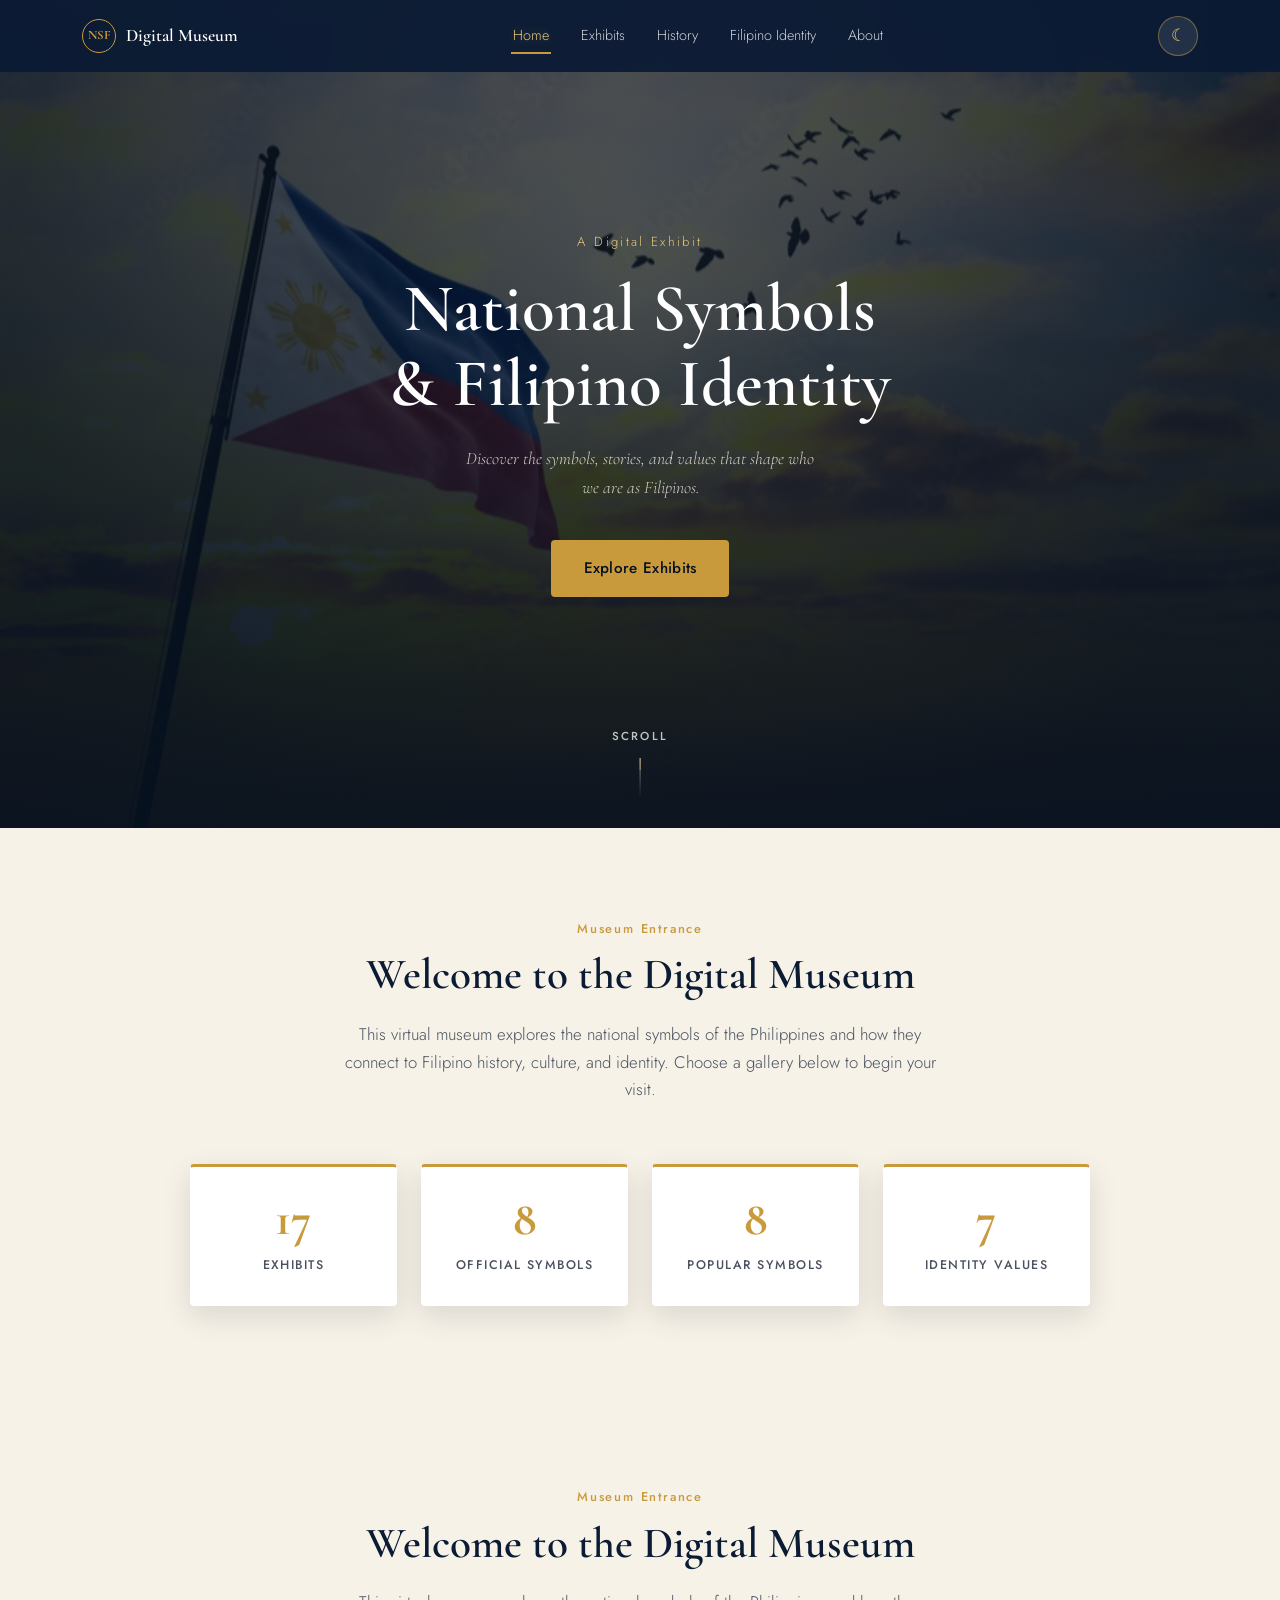
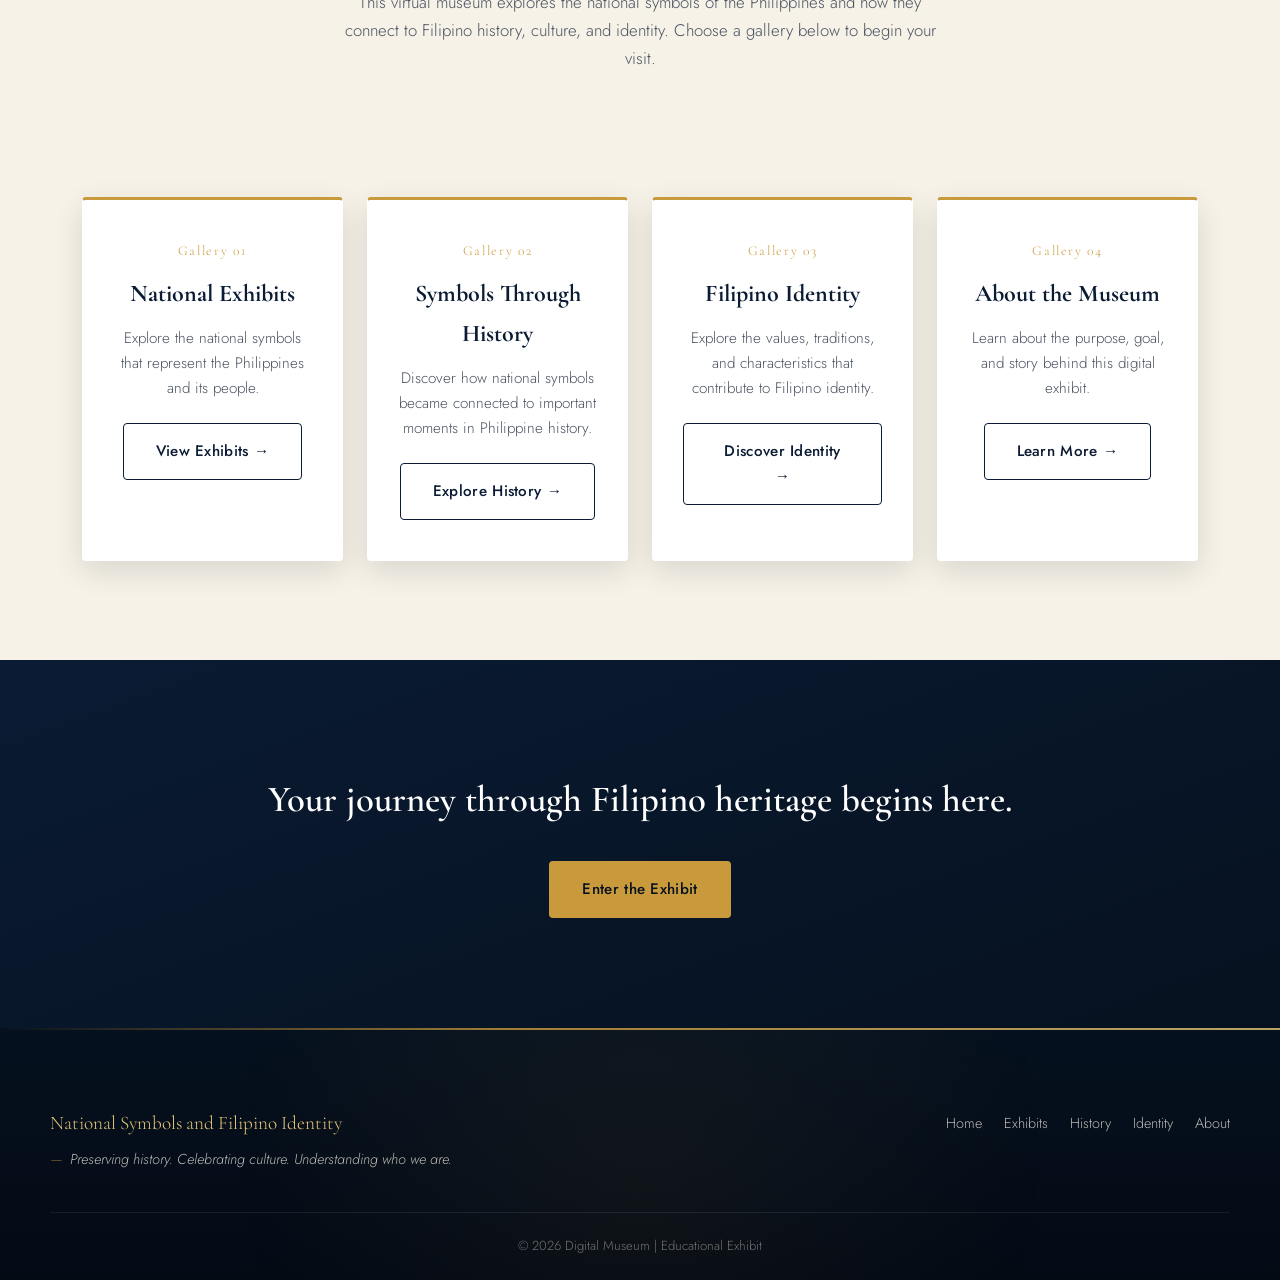
==== commit 8ddbc7f3: "Update index.html" ====
--- a/index.html
+++ b/index.html
@@ -175,4 +175,4 @@
 
 <script src="script.js"></script>
 </body>
-</html>+</html>
